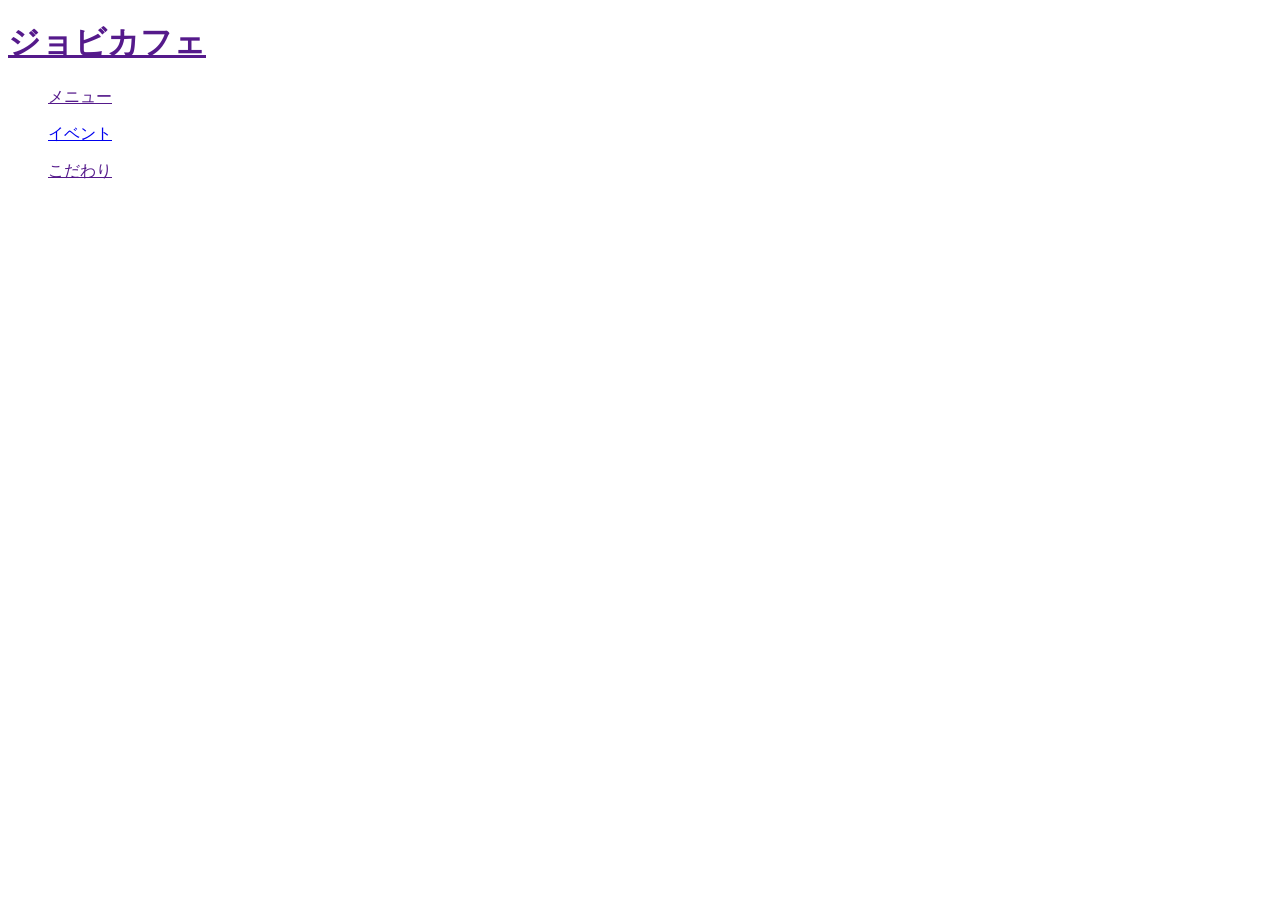
==== index.html @ 559b0371 "index.html ナビゲーションバーにankerを追加しました" ====
<!DOCTYPE html>
<html lang="ja">
<head>
    <meta charset="UTF-8">
    <meta name="viewport" content="width=device-width, initial-scale=1.0">
    <title>Document</title>
</head>
<body>
    <main>

        <header>
            <h1><a href="">ジョビカフェ</a></h1>
            <ul><a href="">メニュー</a></ul>
            <ul><a href="event.html">イベント</a></ul>
            <ul><a href="">こだわり</a></ul>
        </header>

        <div class="topic-bond">
            <div id="top-image">
                <img src="" alt="">
            </div>
            <div id="plane-cafe-info">
                <h2></h2>
            </div>
        </div>

        <div class="topic-bond">
            <div id="concept-image">
                <img src="" alt="">
            </div>
            <div id="concept-info">
                <p></p>
            </div>
        </div>

        <div class="topic-bond">
            <div class="img">
                <img src="" alt="">
            </div>
            <div class="text">
                <p></p>
            </div>
        </div>

        <div class="topic-bond">
            <div class="img">
                <img src="" alt="">
            </div>
            <div class="text">
                <p></p>
            </div>
        </div>

        <div class="topic-bond">
            <div class="img">
                <img src="" alt="">
            </div>
            <div class="text">
                <p></p>
            </div>

        </div>






        <div class="topic-bond">
            <div id="shop-map">
                
            </div>
            <div id="shop-access">
                <p></p>
                <p></p>
                <p></p>
                <p></p>
            </div>

        </div>



    </main>
</body>
</html>
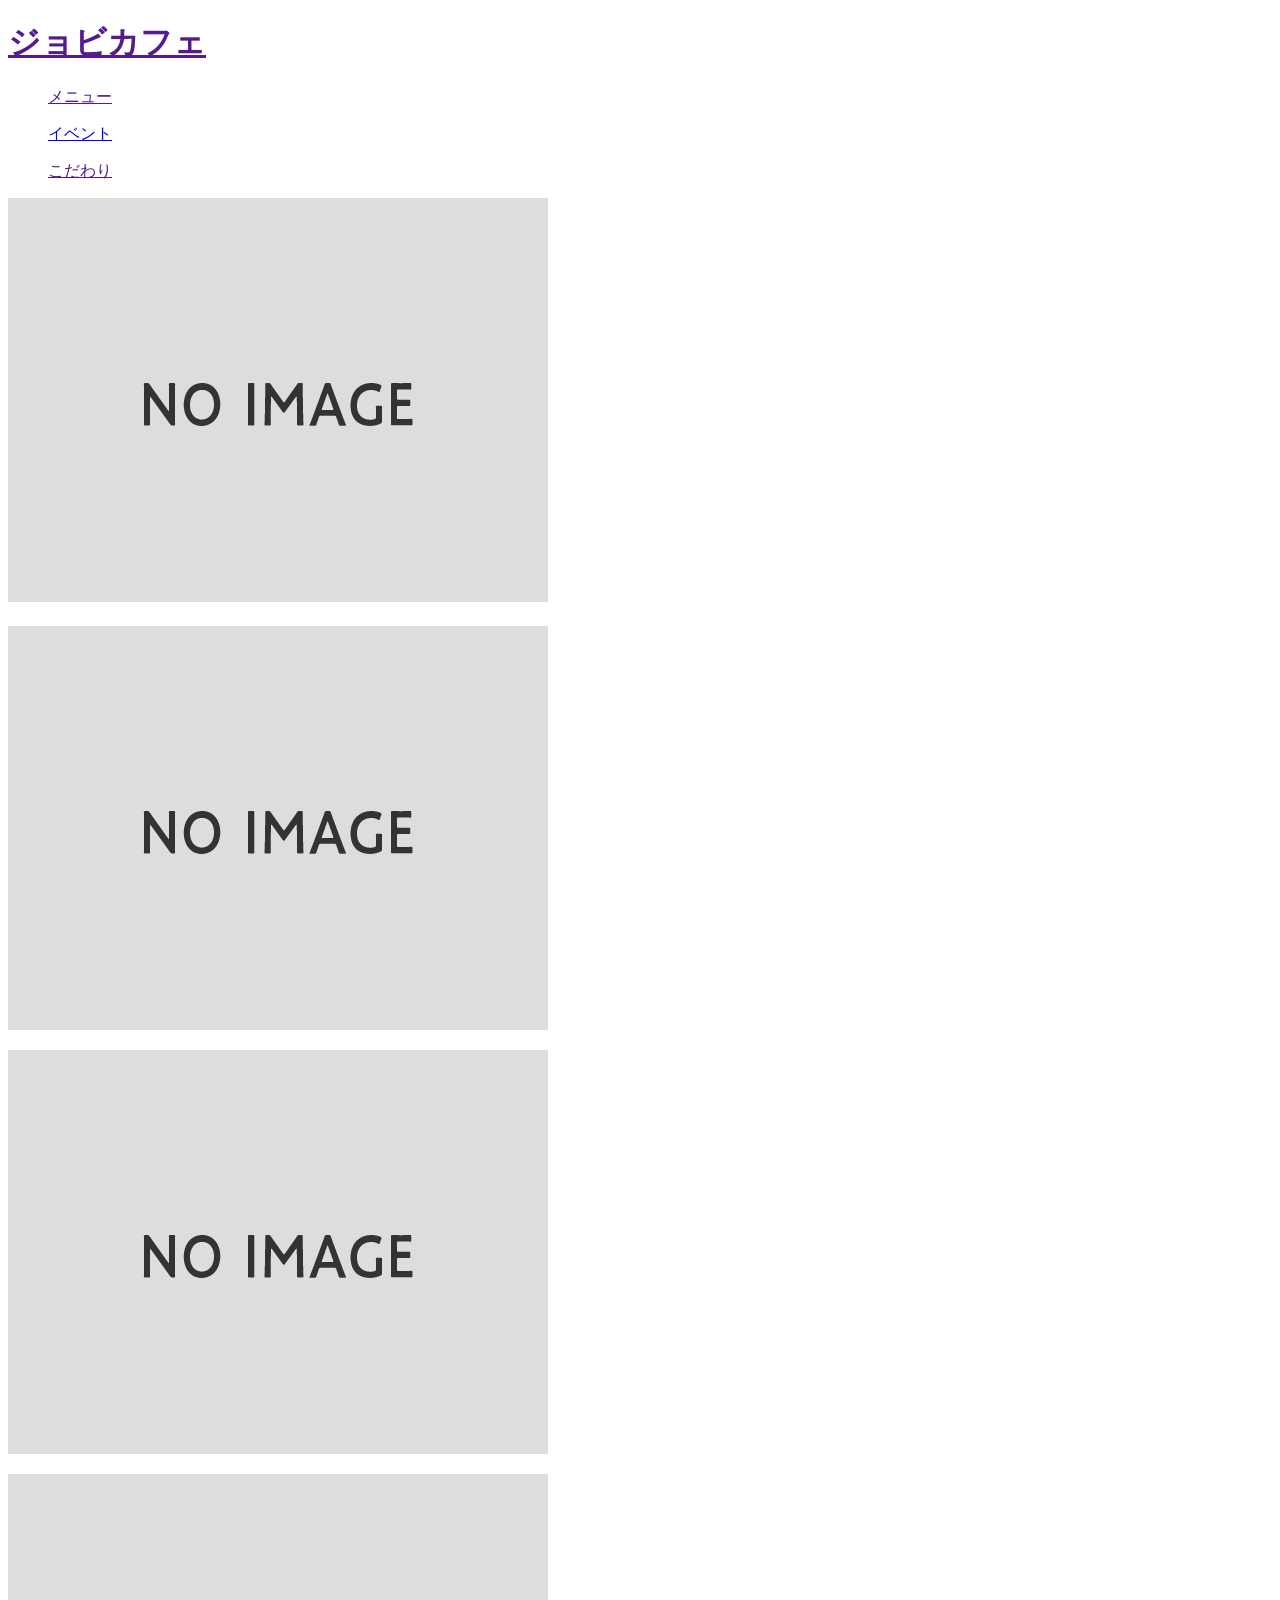
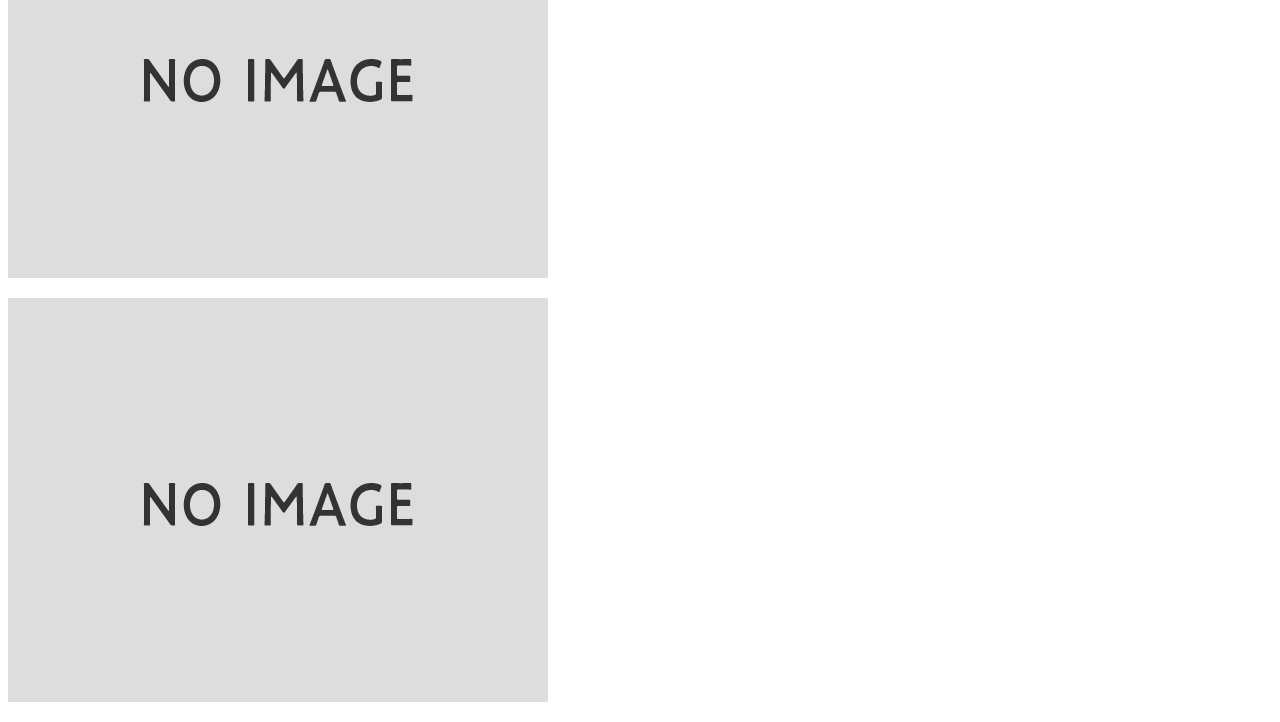
==== commit f51c0c9e: "画像を追加とindex.htmlに画像を加えました" ====
--- a/index.html
+++ b/index.html
@@ -17,7 +17,7 @@
 
         <div class="topic-bond">
             <div id="top-image">
-                <img src="" alt="">
+                <img src="noImage.jpg" alt="top-image">
             </div>
             <div id="plane-cafe-info">
                 <h2></h2>
@@ -26,7 +26,7 @@
 
         <div class="topic-bond">
             <div id="concept-image">
-                <img src="" alt="">
+                <img src="noImage.jpg" alt="concept">
             </div>
             <div id="concept-info">
                 <p></p>
@@ -35,7 +35,7 @@
 
         <div class="topic-bond">
             <div class="img">
-                <img src="" alt="">
+                <img src="noImage.jpg" alt="concept">
             </div>
             <div class="text">
                 <p></p>
@@ -44,7 +44,7 @@
 
         <div class="topic-bond">
             <div class="img">
-                <img src="" alt="">
+                <img src="noImage.jpg" alt="concept">
             </div>
             <div class="text">
                 <p></p>
@@ -53,7 +53,7 @@
 
         <div class="topic-bond">
             <div class="img">
-                <img src="" alt="">
+                <img src="noImage.jpg" alt="topic">
             </div>
             <div class="text">
                 <p></p>
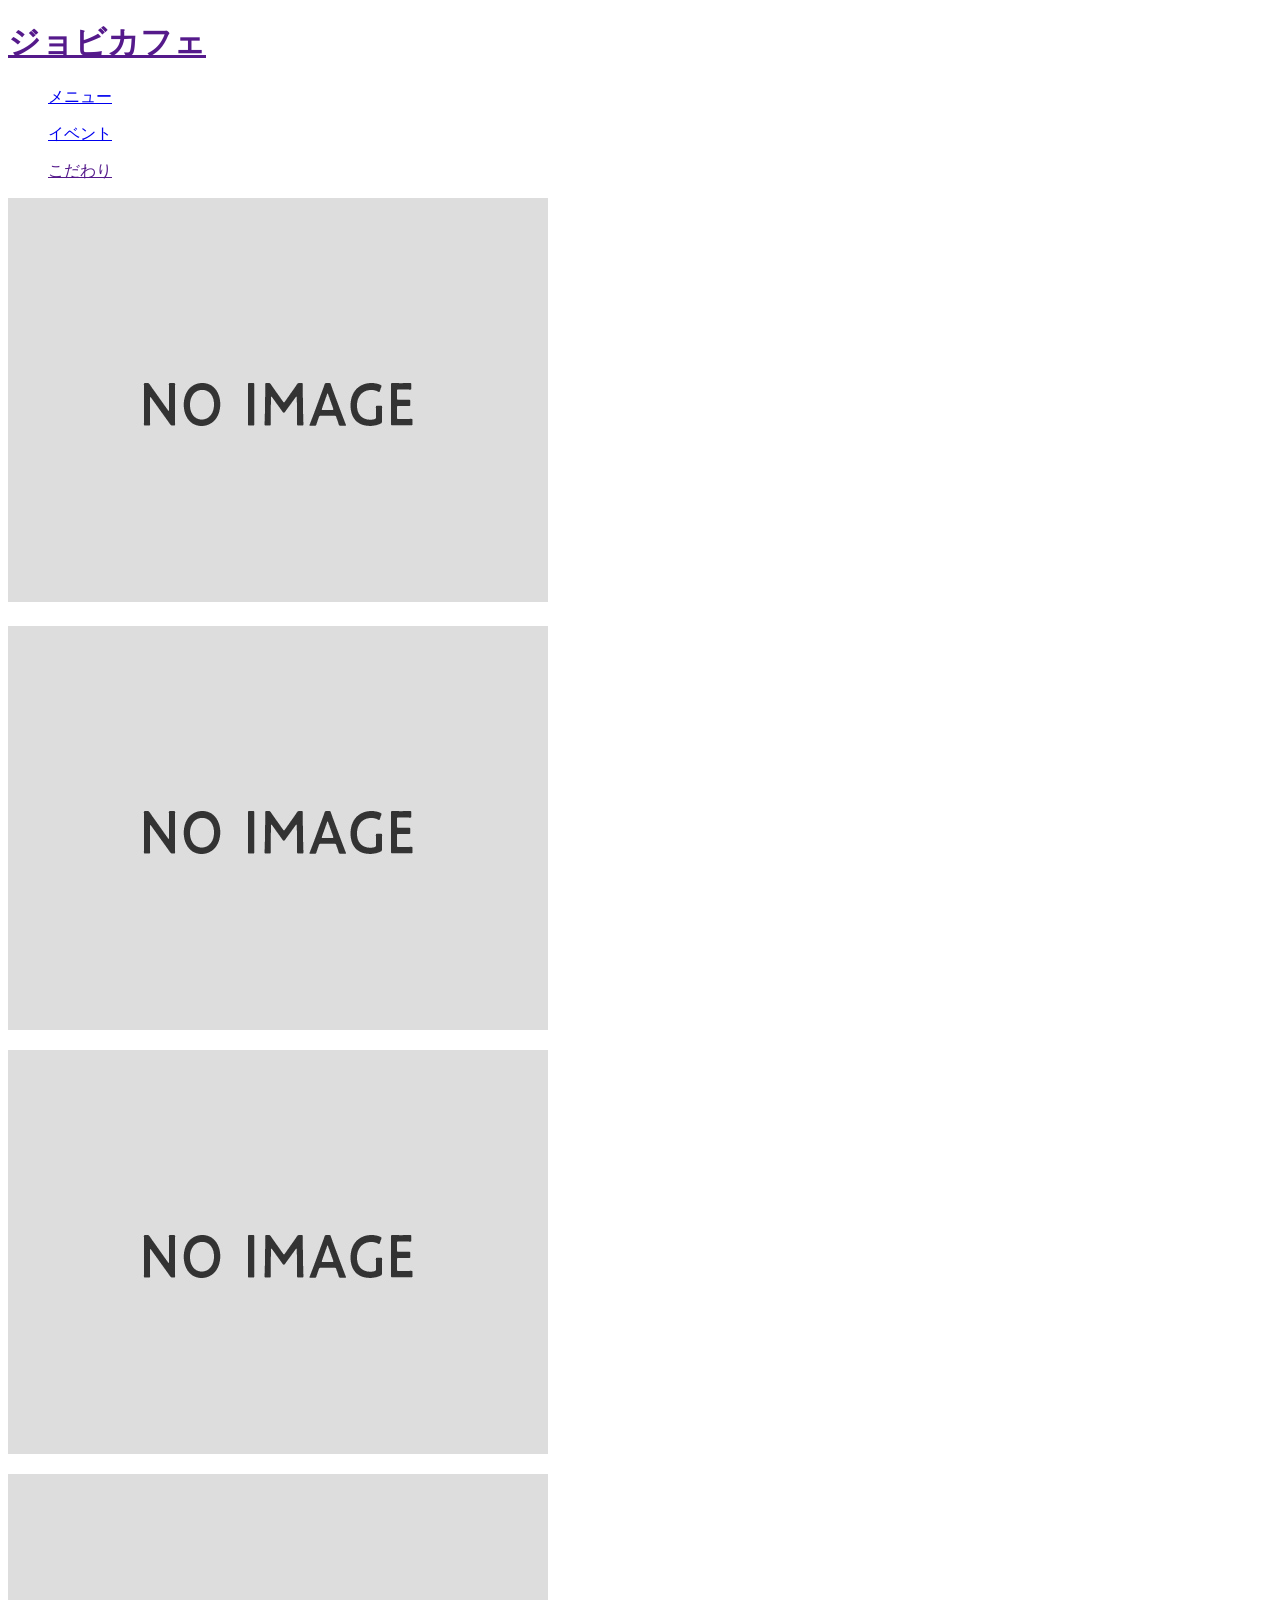
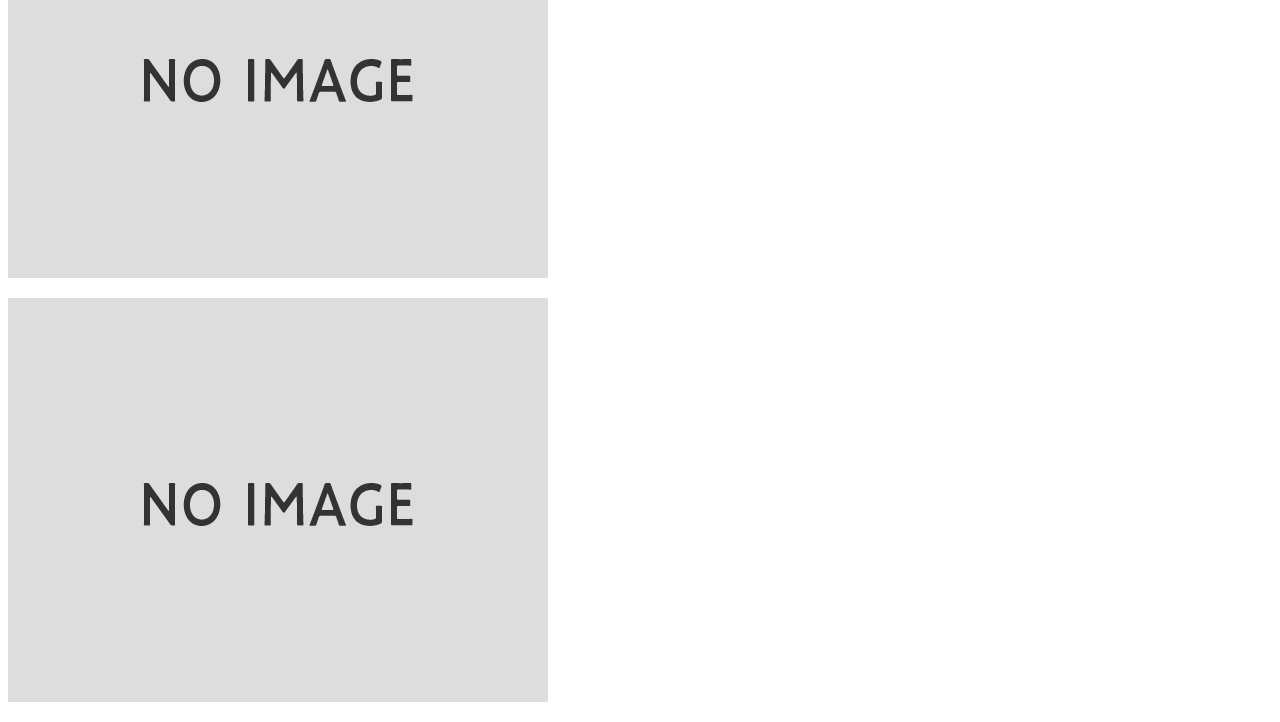
==== commit 70ec8c91: "index.htmlにmenu.htmlのリンクを埋め込み" ====
--- a/index.html
+++ b/index.html
@@ -10,7 +10,7 @@
 
         <header>
             <h1><a href="">ジョビカフェ</a></h1>
-            <ul><a href="">メニュー</a></ul>
+            <ul><a href="menu.html">メニュー</a></ul>
             <ul><a href="event.html">イベント</a></ul>
             <ul><a href="">こだわり</a></ul>
         </header>
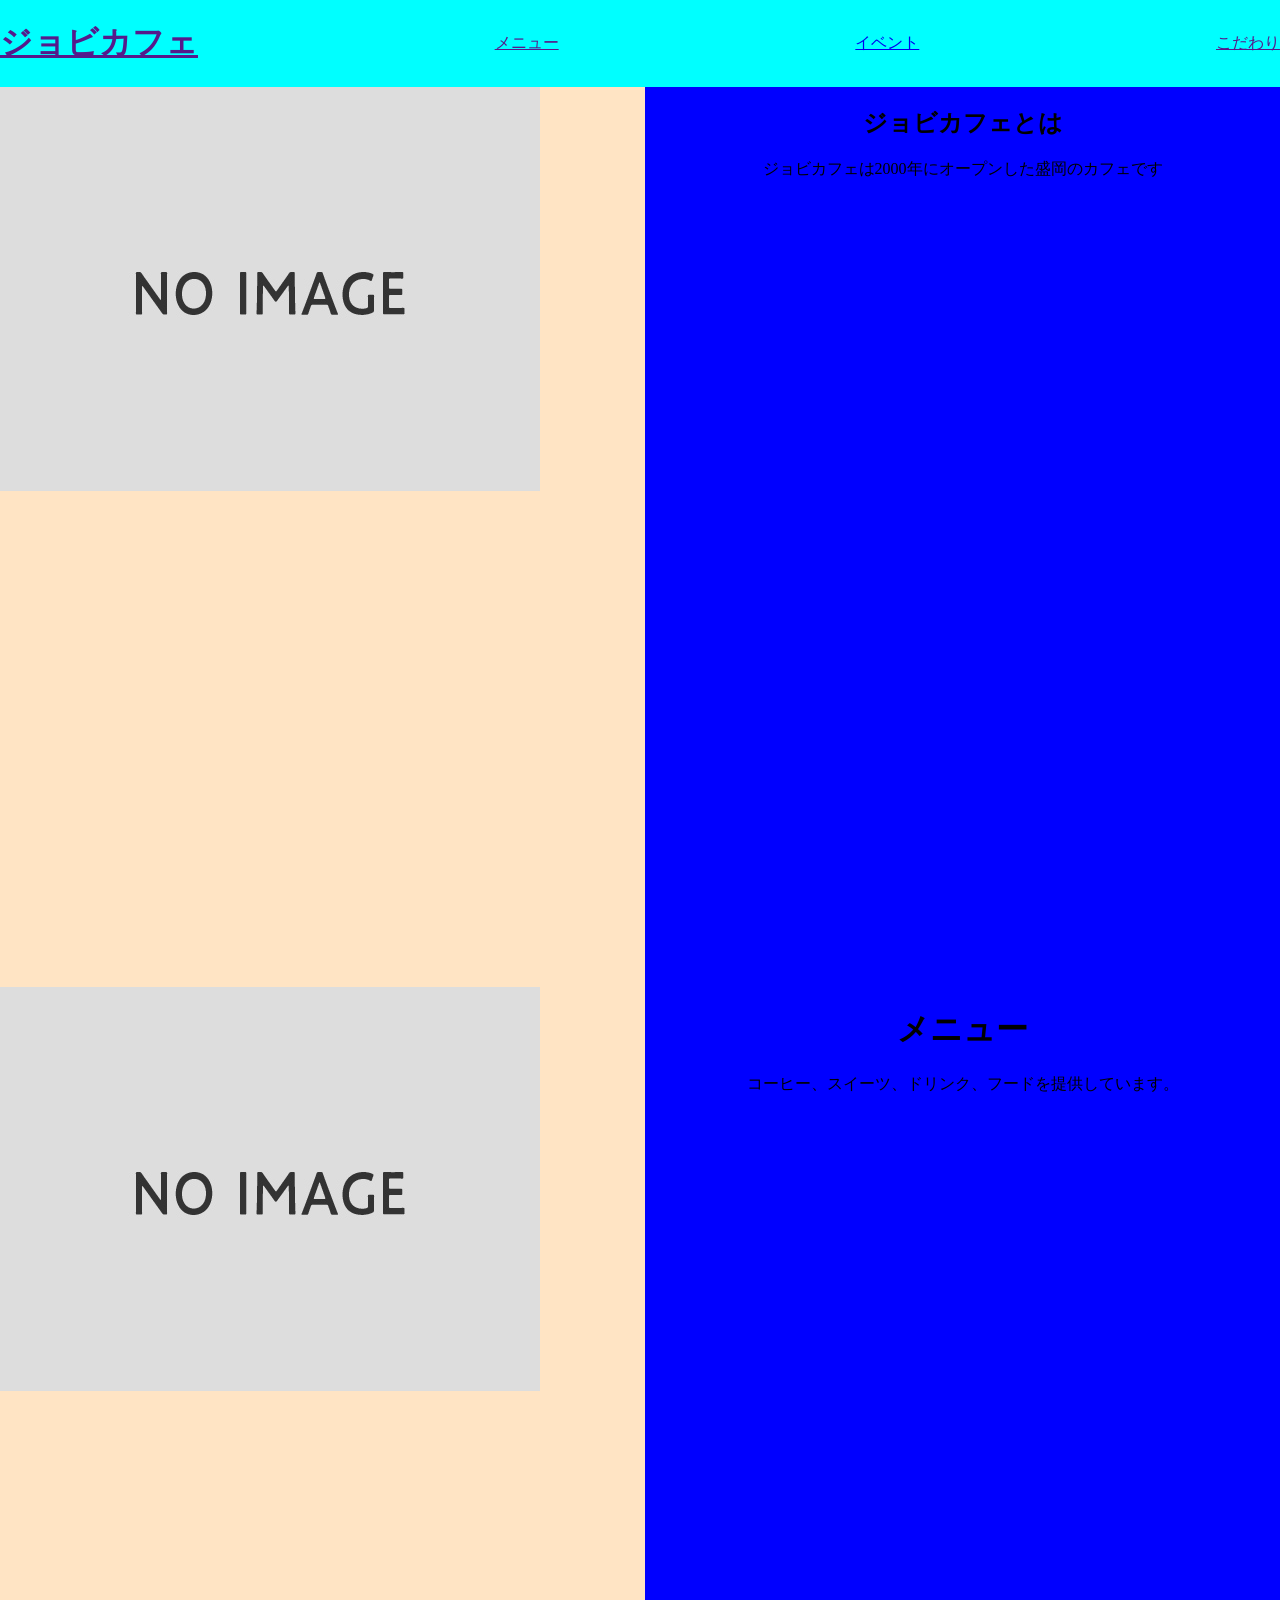
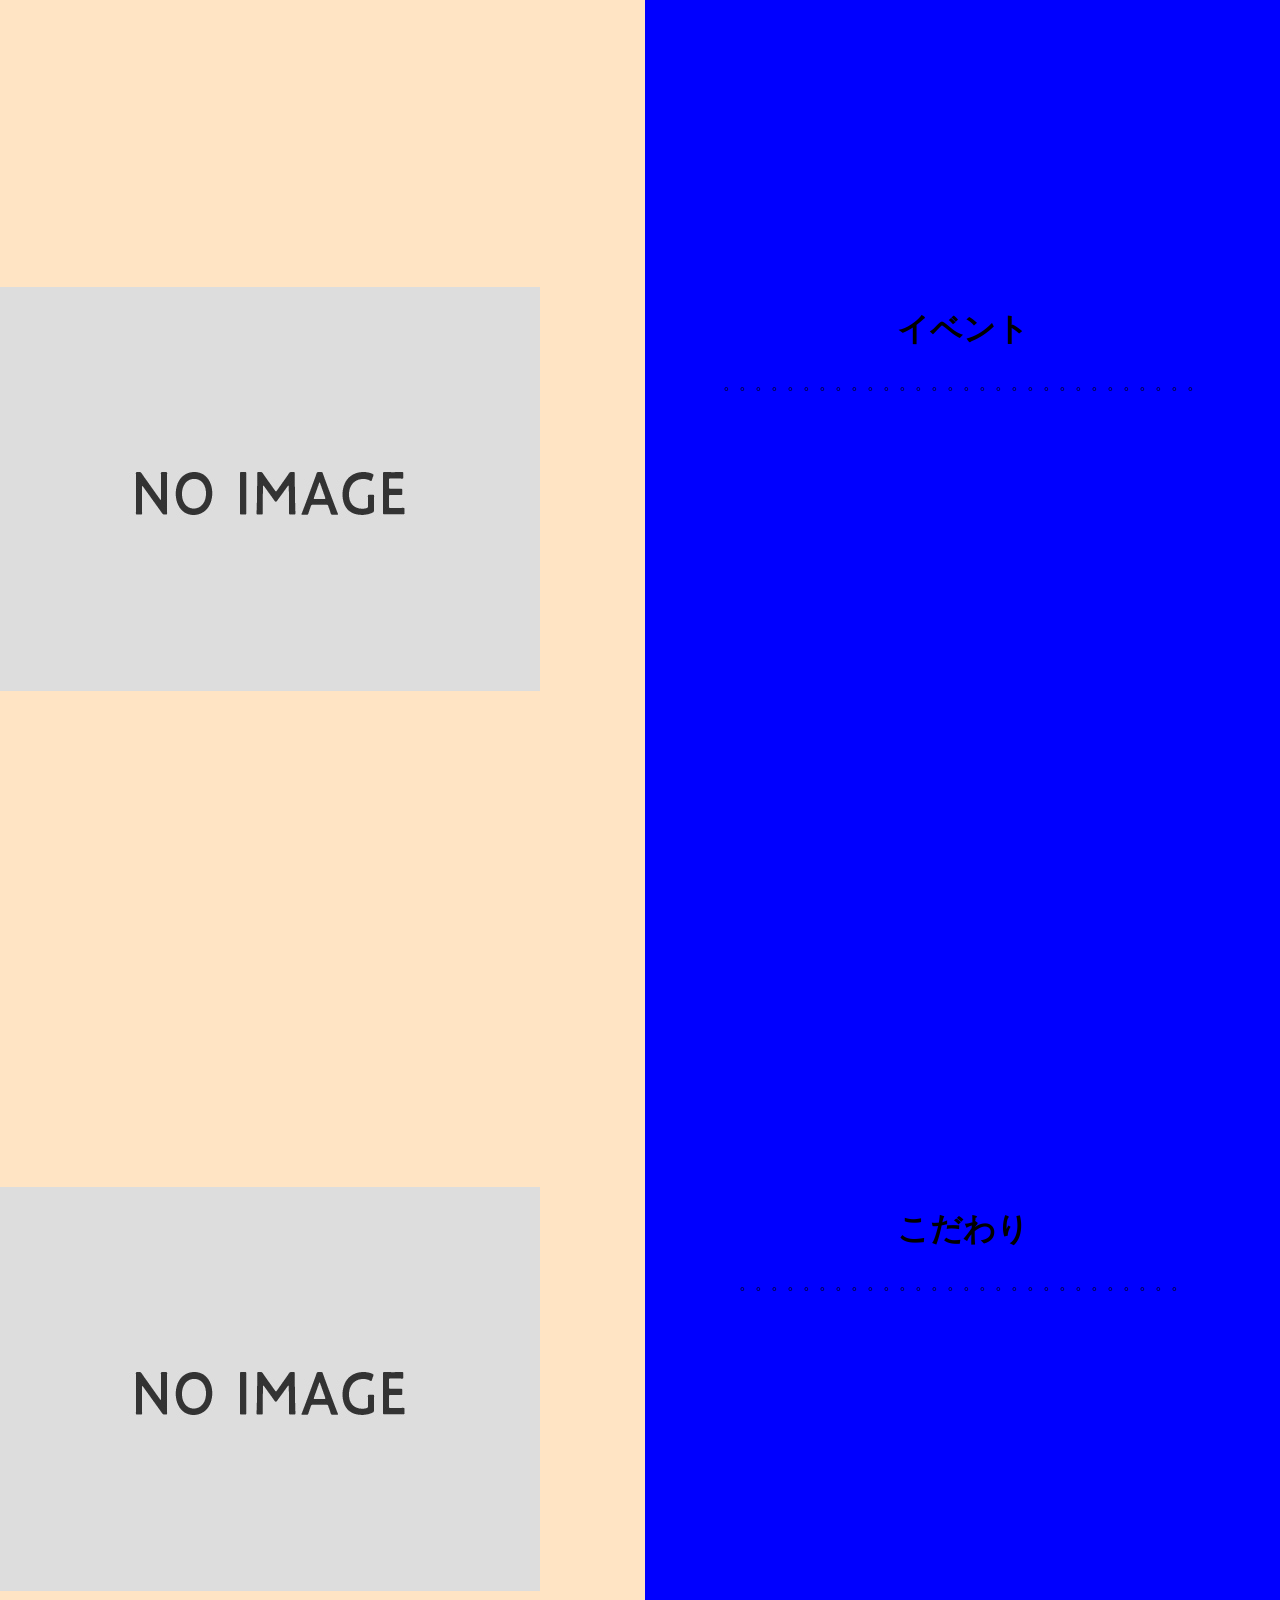
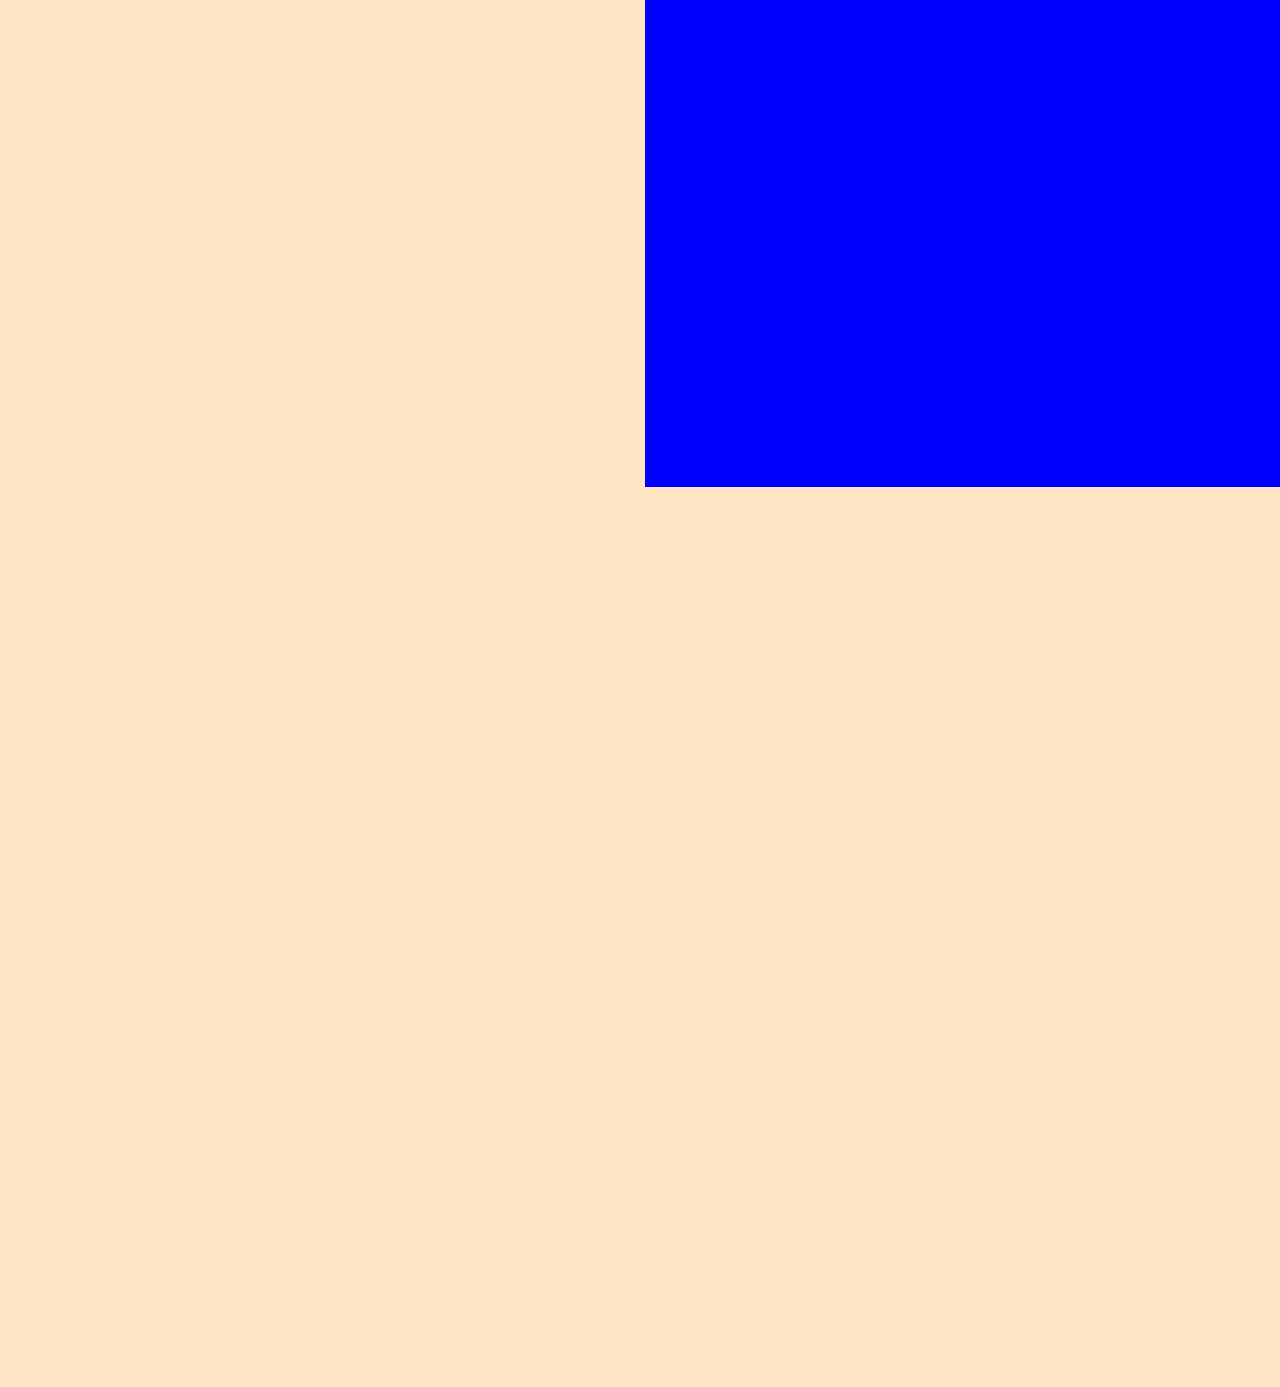
==== commit 4c8bad75: "indexのそれぞれのオプションに文章追加とフォントとtop-style.cssをheadタグに書き込んだ。 top-style.cssを作成した。まだ、background-colorで画面構成を可" ====
--- a/index.html
+++ b/index.html
@@ -3,33 +3,30 @@
 <head>
     <meta charset="UTF-8">
     <meta name="viewport" content="width=device-width, initial-scale=1.0">
-    <title>Document</title>
+    <meta name="description" content="ジョビカフェホームページ、ジョビカフェのイベントやこだわり、メニューについて知ることができます。">
+    <title>ジョビカフェ</title>
+    <link rel="preconnect" href="https://fonts.googleapis.com">
+    <link rel="preconnect" href="https://fonts.gstatic.com" crossorigin>
+    <link href="https://fonts.googleapis.com/css2?family=Playfair+Display:wght@400;500;600;700&display=swap" rel="stylesheet">
+    <link rel="stylesheet" href="top-style.css">
 </head>
 <body>
     <main>
 
         <header>
             <h1><a href="">ジョビカフェ</a></h1>
-            <ul><a href="menu.html">メニュー</a></ul>
+            <ul><a href="">メニュー</a></ul>
             <ul><a href="event.html">イベント</a></ul>
             <ul><a href="">こだわり</a></ul>
         </header>
 
         <div class="topic-bond">
-            <div id="top-image">
+            <div class="img">
                 <img src="noImage.jpg" alt="top-image">
             </div>
-            <div id="plane-cafe-info">
-                <h2></h2>
-            </div>
-        </div>
-
-        <div class="topic-bond">
-            <div id="concept-image">
-                <img src="noImage.jpg" alt="concept">
-            </div>
-            <div id="concept-info">
-                <p></p>
+            <div class="text">
+                <h2>ジョビカフェとは</h2>
+                <p>ジョビカフェは2000年にオープンした盛岡のカフェです</p>
             </div>
         </div>
 
@@ -38,7 +35,8 @@
                 <img src="noImage.jpg" alt="concept">
             </div>
             <div class="text">
-                <p></p>
+                <h1>メニュー</h1>
+                <p>コーヒー、スイーツ、ドリンク、フードを提供しています。</p>
             </div>
         </div>
 
@@ -47,7 +45,8 @@
                 <img src="noImage.jpg" alt="concept">
             </div>
             <div class="text">
-                <p></p>
+                <h1>イベント</h1>
+                <p>。。。。。。。。。。。。。。。。。。。。。。。。。。。。。。</p>
             </div>
         </div>
 
@@ -56,15 +55,11 @@
                 <img src="noImage.jpg" alt="topic">
             </div>
             <div class="text">
-                <p></p>
+                <h1>こだわり</h1>
+                <p>。。。。。。。。。。。。。。。。。。。。。。。。。。。。</p>
             </div>
 
         </div>
-
-
-
-
-
 
         <div class="topic-bond">
             <div id="shop-map">
@@ -76,10 +71,7 @@
                 <p></p>
                 <p></p>
             </div>
-
         </div>
-
-
 
     </main>
 </body>
--- a/top-style.css
+++ b/top-style.css
@@ -0,0 +1,48 @@
+header{
+    display: flex;
+    flex-direction: row;
+    gap: 10px;
+    background-color: aqua;
+    justify-content: space-between;
+    align-items: center;
+
+}
+header .ul{
+    display: flex;
+    gap: 20px;
+    margin: 0;
+    padding: 0;
+}
+.topic-bond{
+    background-color: bisque;
+    display: flex;
+    flex-direction: row;
+    gap: 10px;
+    
+    align-items: center;
+    height: 100vh;
+    width: 100%;
+
+}
+.text,.img{
+    flex: 1;
+    min-height: 0;
+}
+main{
+    gap: 15px;
+}
+body{
+    margin: 0;
+}
+.text{
+    background-color: blue;
+    text-align: center;
+    height: 100%;
+    width: 100%;
+    justify-content: center;
+    align-items: center;
+}
+.img{
+    height: 100%;
+    width: 100%;
+}
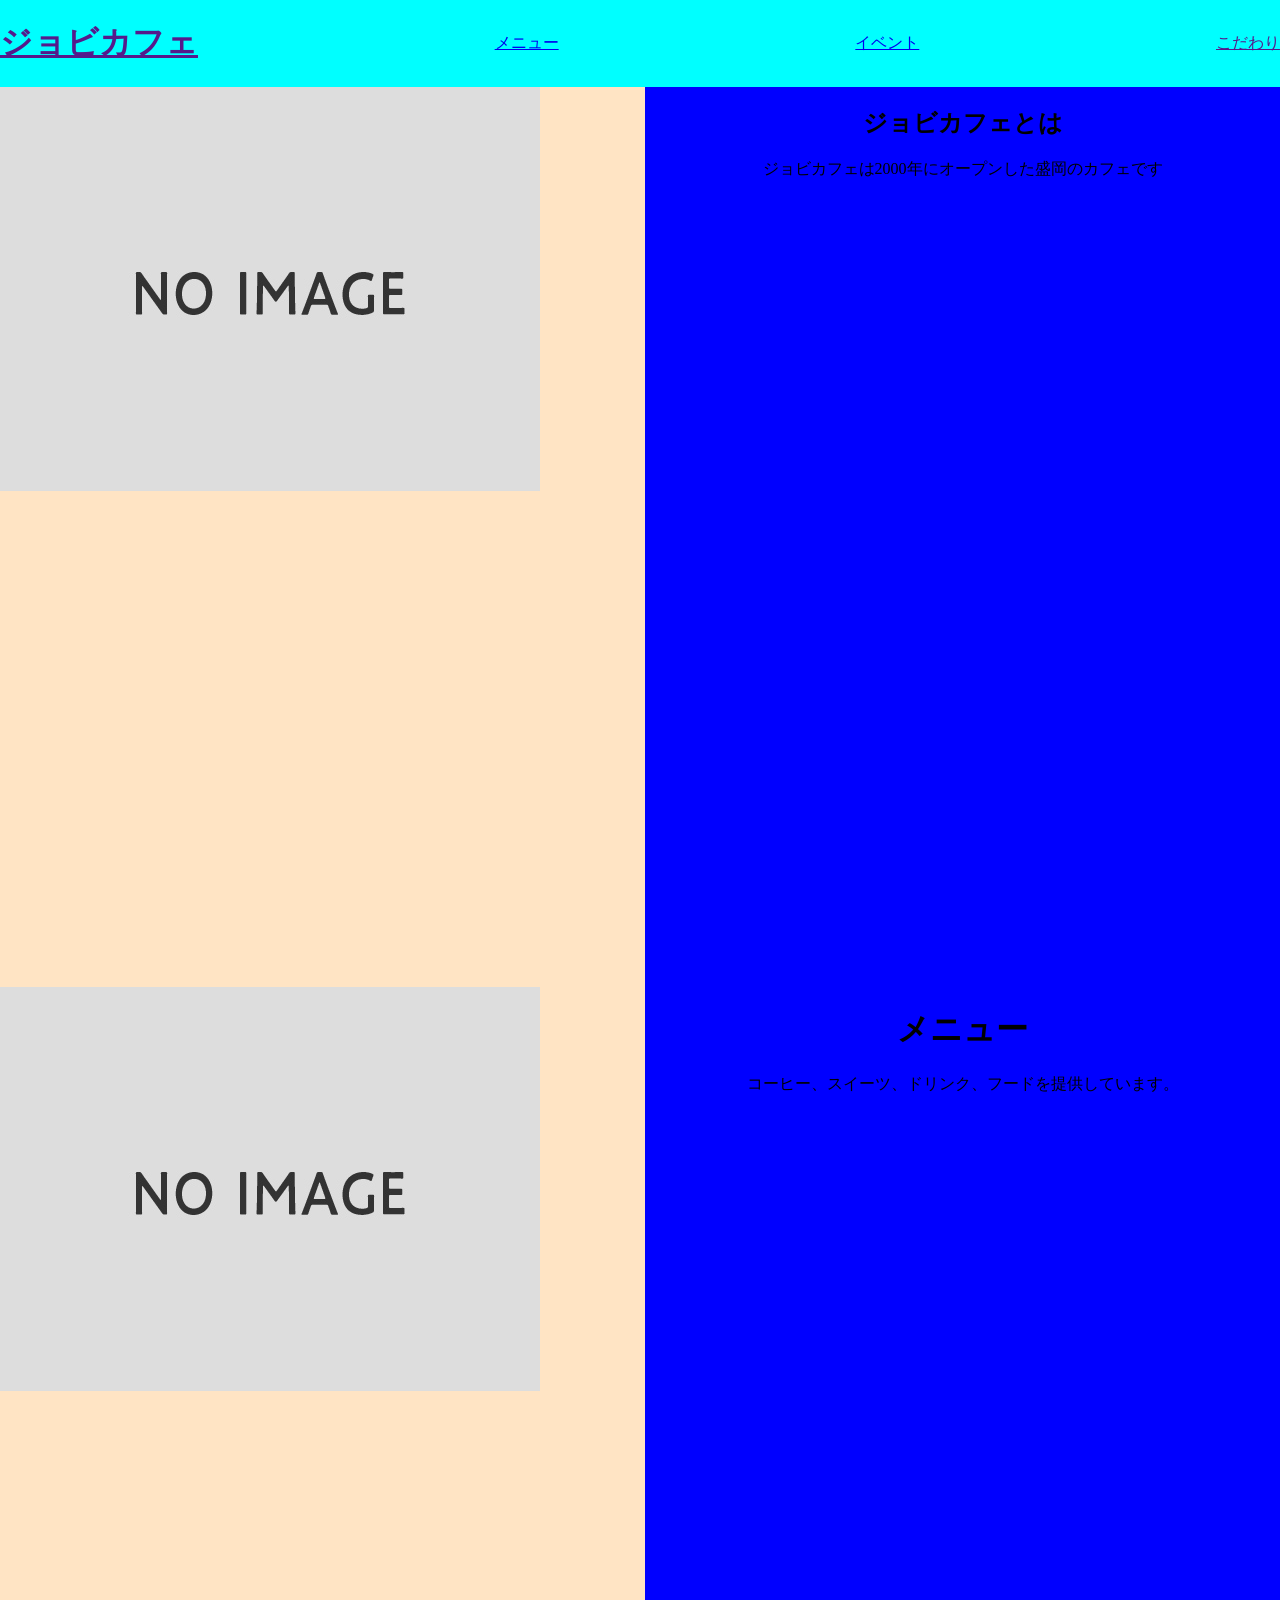
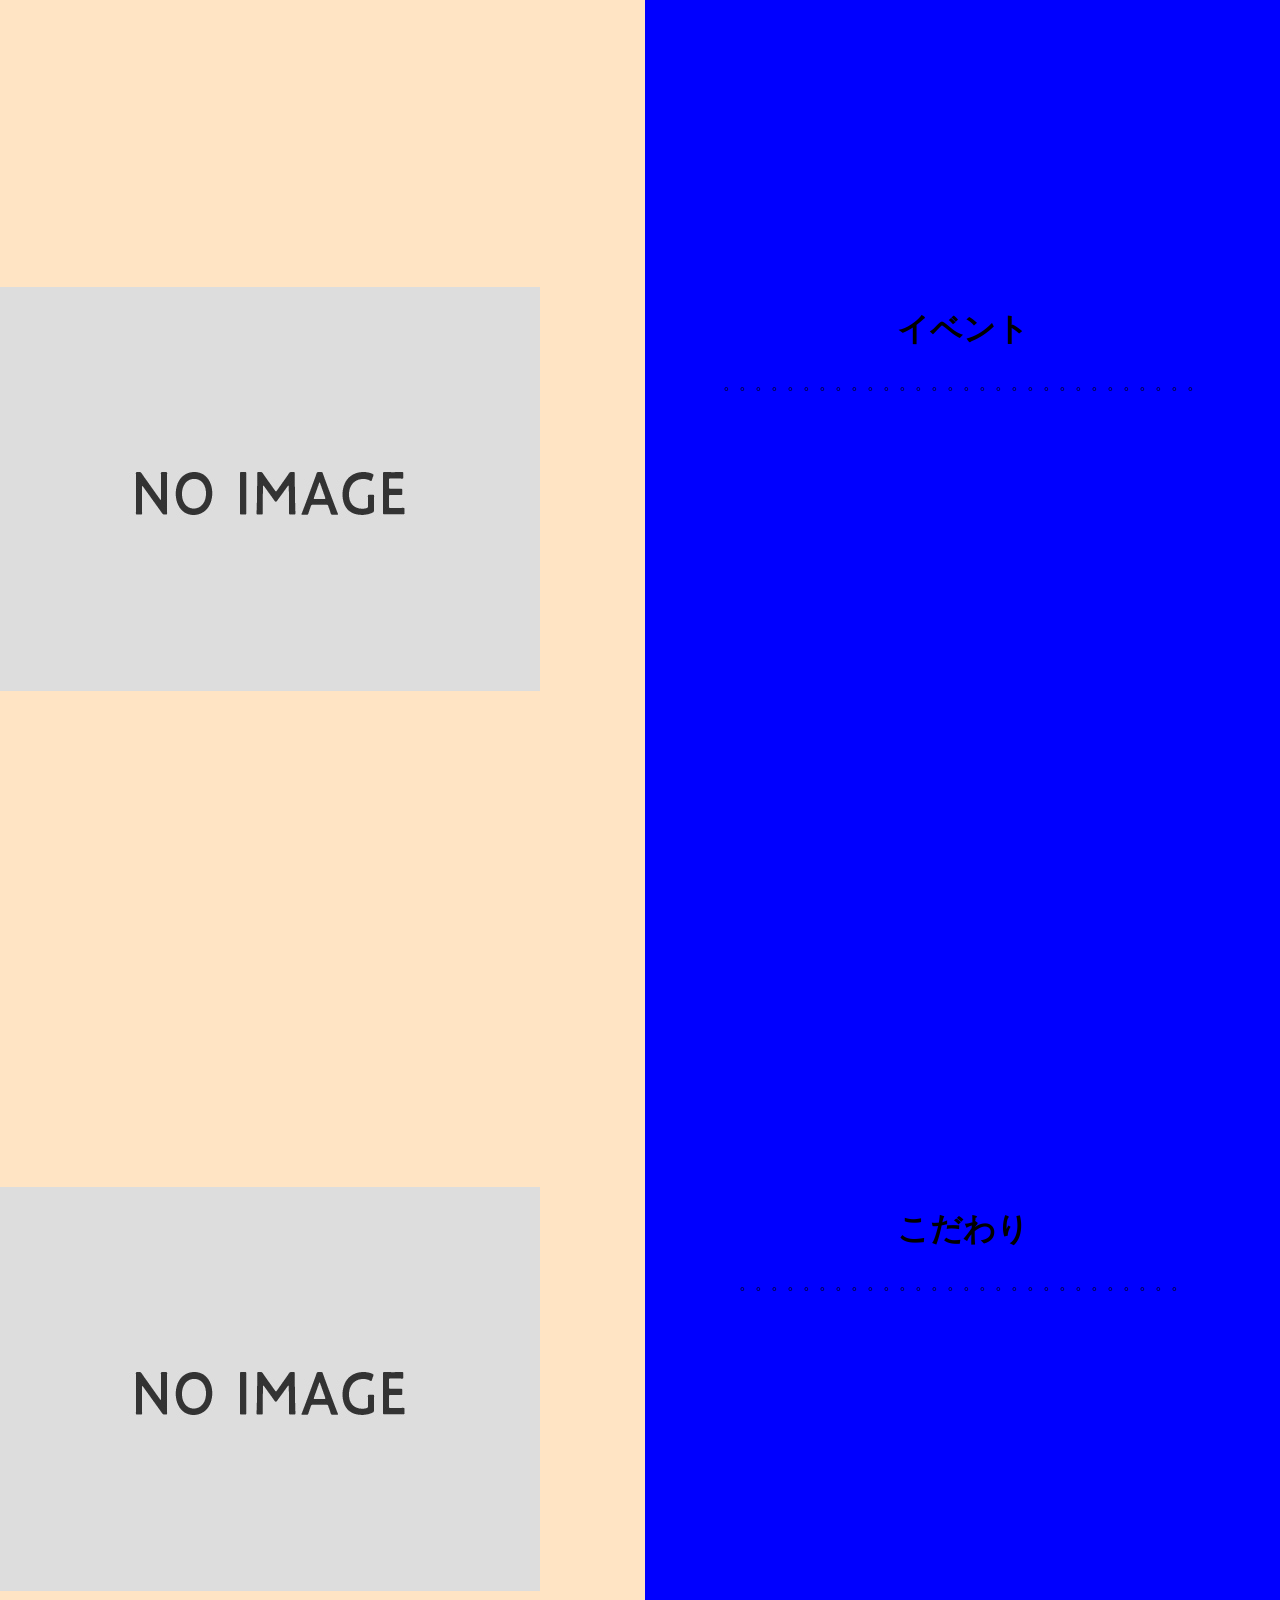
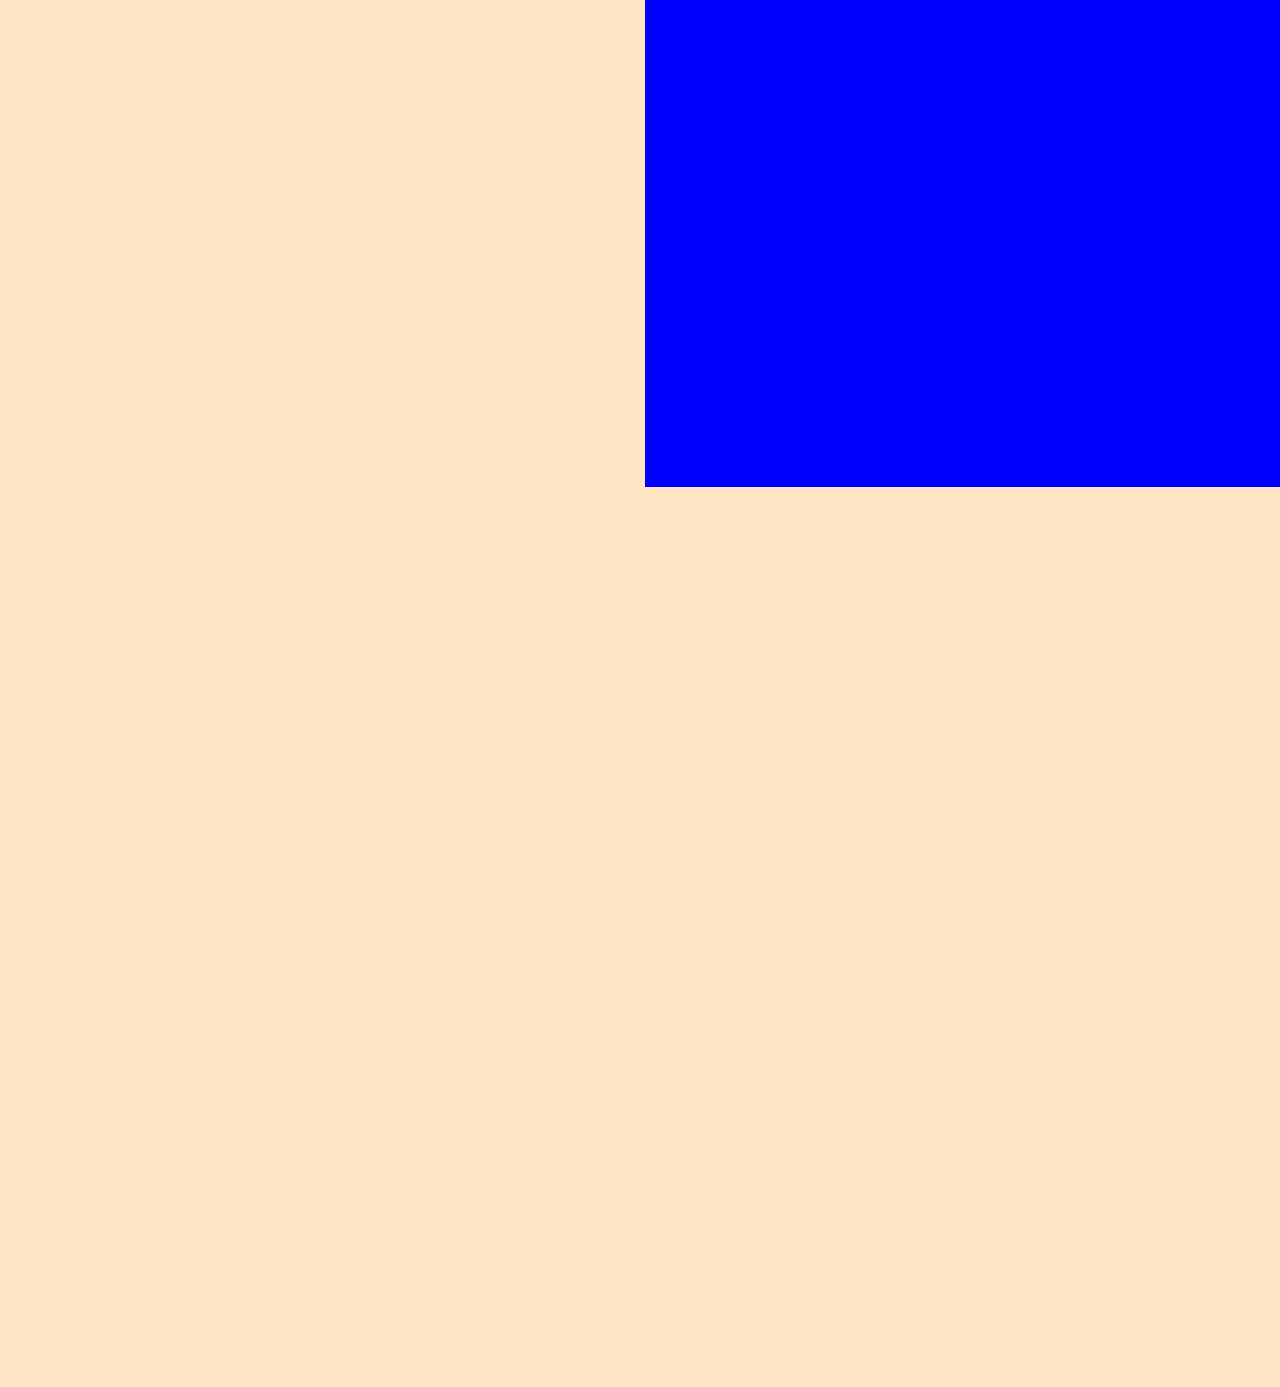
==== commit 707f4671: "Merge 4c8bad75854aedf0c56af180f27fba88177a9e50 into d779f7c2cbda2dbed08c9d654fd18e99d9fde41e" ====
--- a/index.html
+++ b/index.html
@@ -15,7 +15,7 @@
 
         <header>
             <h1><a href="">ジョビカフェ</a></h1>
-            <ul><a href="">メニュー</a></ul>
+            <ul><a href="menu.html">メニュー</a></ul>
             <ul><a href="event.html">イベント</a></ul>
             <ul><a href="">こだわり</a></ul>
         </header>
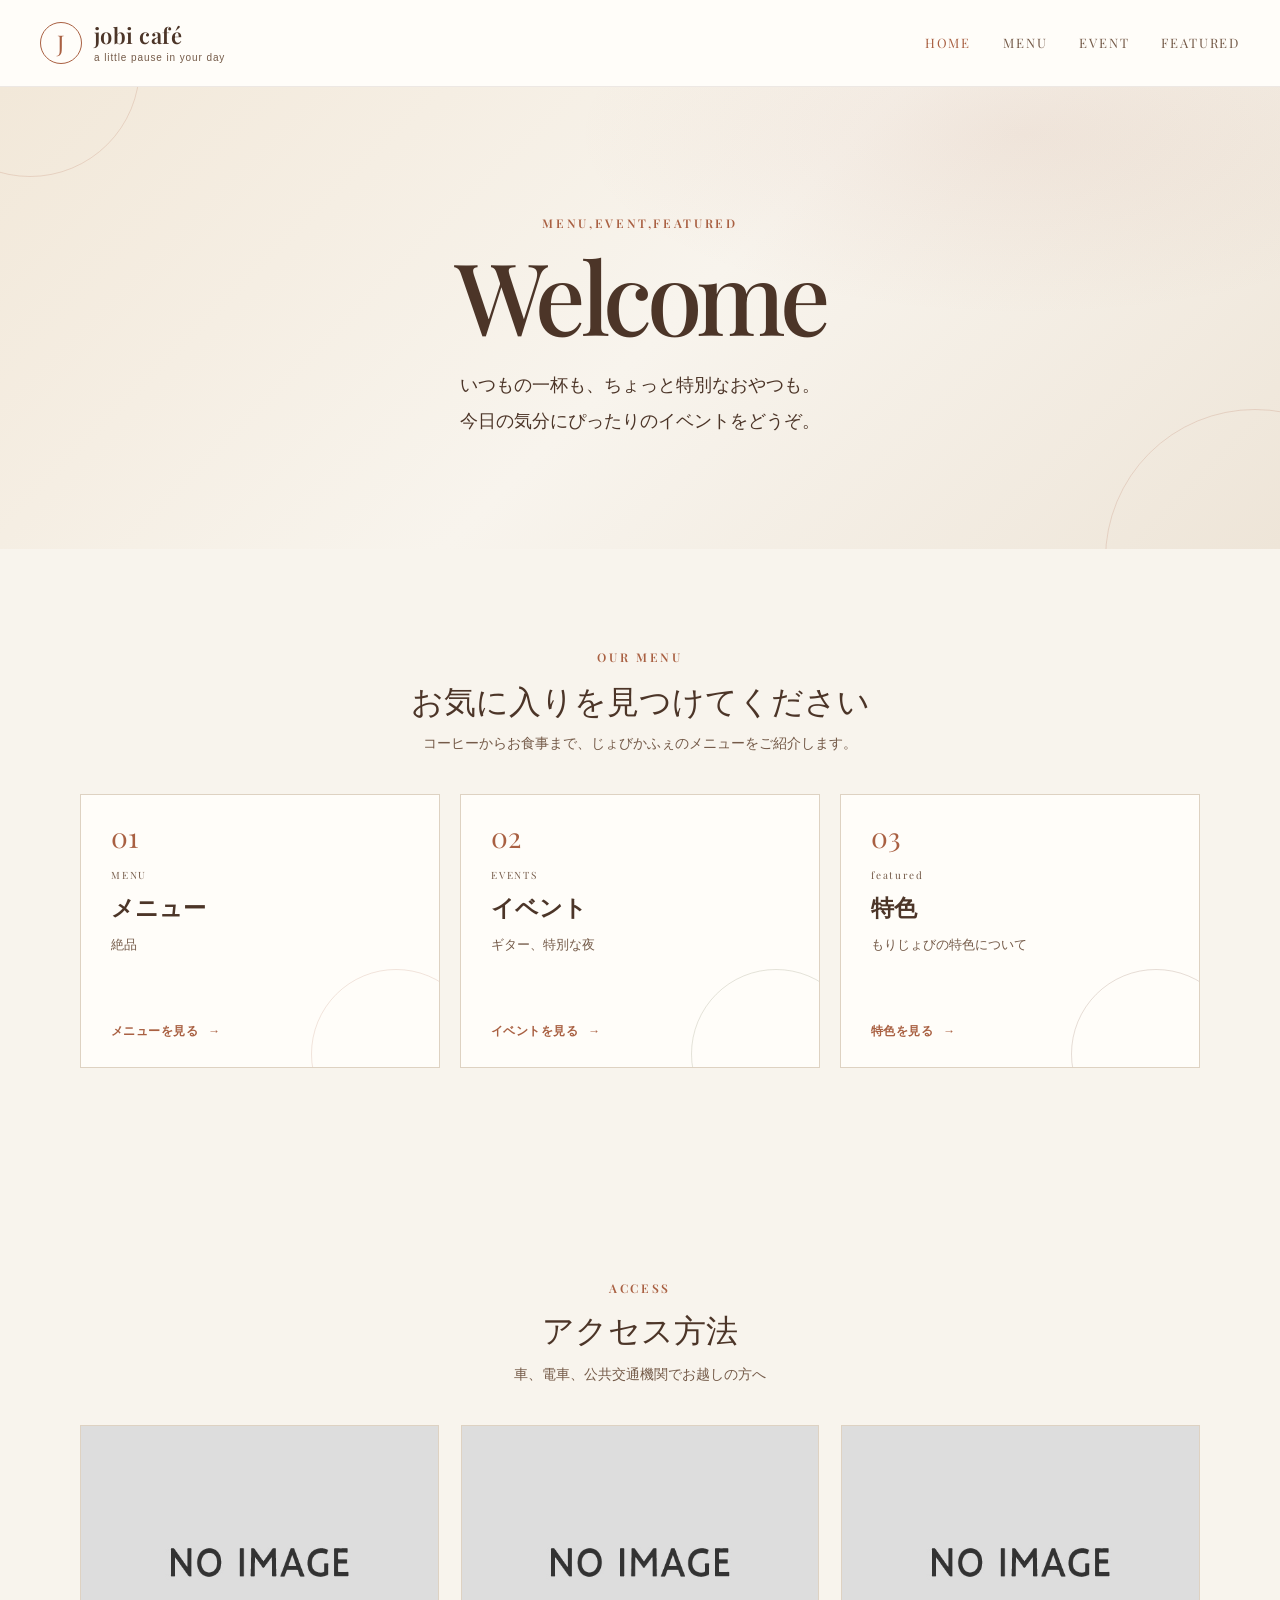
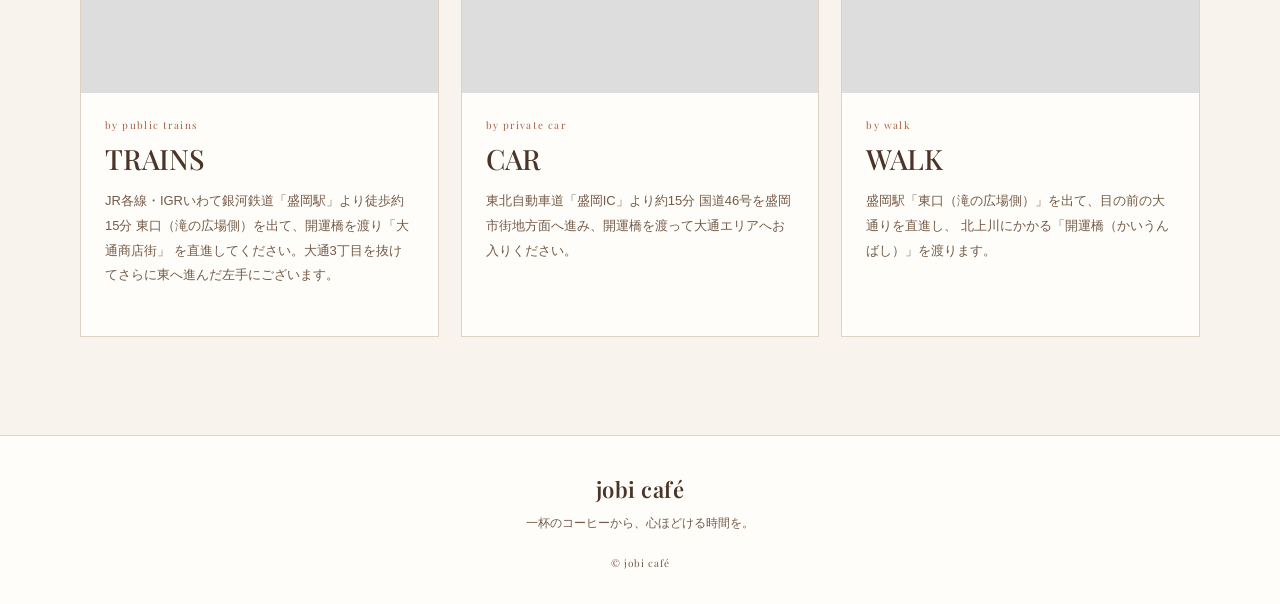
==== commit 7323bd24: "トップページを作りました。構成要素はほかのhtmlのものを利用しました" ====
--- a/index.html
+++ b/index.html
@@ -3,76 +3,154 @@
 <head>
     <meta charset="UTF-8">
     <meta name="viewport" content="width=device-width, initial-scale=1.0">
-    <meta name="description" content="ジョビカフェホームページ、ジョビカフェのイベントやこだわり、メニューについて知ることができます。">
-    <title>ジョビカフェ</title>
+    <title>じょびかふぇトップページ</title>
     <link rel="preconnect" href="https://fonts.googleapis.com">
     <link rel="preconnect" href="https://fonts.gstatic.com" crossorigin>
-    <link href="https://fonts.googleapis.com/css2?family=Playfair+Display:wght@400;500;600;700&display=swap" rel="stylesheet">
-    <link rel="stylesheet" href="top-style.css">
+    <link href="https://fonts.googleapis.com/css2?family=Playfair+Display:ital,wght@0,400..900;1,400..900&display=swap" rel="stylesheet">
+    <link rel="stylesheet" href="index.html">
+    <link rel="stylesheet" href="style.css">
+    <link rel="stylesheet" href="menu-style.css">
+    <link rel="stylesheet" href="event.css">
 </head>
 <body>
+    <header class="site-header">
+        <div class="site-header__inner">
+            <a class="brand" href="index.html" aria-label="jobi café ホーム">
+                <span class="brand__mark" aria-hidden="true">J</span>
+                <span class="brand__text">
+                    <span class="brand__name">jobi café</span>
+                    <span class="brand__tagline">a little pause in your day</span>
+                </span>
+            </a>
+            <nav class="site-nav" aria-label="メインナビゲーション">
+                <a class="site-nav__link is-current" href="index.html">HOME</a>
+                <a class="site-nav__link" href="menu.html" aria-current="page">MENU</a>
+                <a class="site-nav__link" href="event.html" aria-current="page">EVENT</a>
+                <a class="site-nav__link" href="featured.html" aria-current="page">FEATURED</a>
+            </nav>
+        </div>
+    </header>
+
     <main>
+        <section class="menu-hero" aria-labelledby="menu-title">
+            <div class="menu-hero__inner">
+                <p class="eyebrow">MENU,EVENT,FEATURED </p>
+                <h1 class="menu-hero__title" id="menu-title">Welcome</h1>
+                <p class="menu-hero__lead">いつもの一杯も、ちょっと特別なおやつも。<br>今日の気分にぴったりのイベントをどうぞ。</p>
+            </div>
+        </section>
 
-        <header>
-            <h1><a href="">ジョビカフェ</a></h1>
-            <ul><a href="menu.html">メニュー</a></ul>
-            <ul><a href="event.html">イベント</a></ul>
-            <ul><a href="">こだわり</a></ul>
-        </header>
-
-        <div class="topic-bond">
-            <div class="img">
-                <img src="noImage.jpg" alt="top-image">
-            </div>
-            <div class="text">
-                <h2>ジョビカフェとは</h2>
-                <p>ジョビカフェは2000年にオープンした盛岡のカフェです</p>
-            </div>
-        </div>
-
-        <div class="topic-bond">
-            <div class="img">
-                <img src="noImage.jpg" alt="concept">
-            </div>
-            <div class="text">
-                <h1>メニュー</h1>
-                <p>コーヒー、スイーツ、ドリンク、フードを提供しています。</p>
-            </div>
-        </div>
-
-        <div class="topic-bond">
-            <div class="img">
-                <img src="noImage.jpg" alt="concept">
-            </div>
-            <div class="text">
-                <h1>イベント</h1>
-                <p>。。。。。。。。。。。。。。。。。。。。。。。。。。。。。。</p>
-            </div>
-        </div>
-
-        <div class="topic-bond">
-            <div class="img">
-                <img src="noImage.jpg" alt="topic">
-            </div>
-            <div class="text">
-                <h1>こだわり</h1>
-                <p>。。。。。。。。。。。。。。。。。。。。。。。。。。。。</p>
+        <section class="menu-categories content-width" aria-labelledby="categories-title">
+            <div class="section-heading">
+                <p class="eyebrow">OUR MENU</p>
+                <h2 class="section-heading__title" id="categories-title">お気に入りを見つけてください</h2>
+                <p class="section-heading__description">コーヒーからお食事まで、じょびかふぇのメニューをご紹介します。</p>
             </div>
 
-        </div>
+            <div class="category-grid">
+                <a class="category-card category-card--drink" href="menu.html">
+                    <span class="category-card__number">01</span>
+                    <span class="category-card__eyebrow">MENU</span>
+                    <span class="category-card__title">メニュー</span>
+                    <span class="category-card__description">絶品</span>
+                    <span class="category-card__link">メニューを見る <span aria-hidden="true">→</span></span>
+                </a>
+                <a class="category-card category-card--sweets" href="event.html">
+                    <span class="category-card__number">02</span>
+                    <span class="category-card__eyebrow">EVENTS</span>
+                    <span class="category-card__title">イベント</span>
+                    <span class="category-card__description">ギター、特別な夜</span>
+                    <span class="category-card__link">イベントを見る <span aria-hidden="true">→</span></span>
+                </a>
+                <a class="category-card category-card--food" href="featured.html">
+                    <span class="category-card__number">03</span>
+                    <span class="category-card__eyebrow">featured</span>
+                    <span class="category-card__title">特色</span>
+                    <span class="category-card__description">もりじょびの特色について</span>
+                    <span class="category-card__link">特色を見る <span aria-hidden="true">→</span></span>
+                </a>
+            </div>
+        </section>
+        <section class="upcoming-events" aria-labelledby="upcoming-title">
+    <div class="upcoming-events__heading">
+        <p class="upcoming-events__eyebrow">ACCESS</p>
+        <h2 id="upcoming-title">アクセス方法</h2>
+        <p class="upcoming-events__lead">
+            車、電車、公共交通機関でお越しの方へ
+        </p>
+    </div>
 
-        <div class="topic-bond">
-            <div id="shop-map">
-                
+    <div class="event-grid">
+        <article class="event-card">
+            <img
+                class="event-card__image"
+                src="noImage.jpg"
+                alt="木のトレーに並んだ3種類のコーヒー"
+                width="1448"
+                height="1086"
+            >
+
+            <div class="event-card__body">
+                <p class="event-card__category">by public trains</p>
+                <h3 class="event-card__title">TRAINS</h3>
+                <p class="event-card__description">
+                    JR各線・IGRいわて銀河鉄道「盛岡駅」より徒歩約15分
+                    東口（滝の広場側）を出て、開運橋を渡り「大通商店街」
+                    を直進してください。大通3丁目を抜けてさらに東へ進んだ左手にございます。
+                </p>
+
+
             </div>
-            <div id="shop-access">
-                <p></p>
-                <p></p>
-                <p></p>
-                <p></p>
+        </article>
+
+        <article class="event-card">
+            <img
+                class="event-card__image"
+                src="noImage.jpg"
+                alt="クリーム色の器に盛られた栗や果物のスイーツ"
+                width="1448"
+                height="1086"
+            >
+
+            <div class="event-card__body">
+                <p class="event-card__category">by private car</p>
+                <h3 class="event-card__title">CAR</h3>
+                <p class="event-card__description">
+                    東北自動車道「盛岡IC」より約15分
+                    国道46号を盛岡市街地方面へ進み、開運橋を渡って大通エリアへお入りください。
+                </p>
+
             </div>
-        </div>
+        </article>
 
+        <article class="event-card">
+            <img
+                class="event-card__image"
+                src="noImage.jpg"
+                alt="暖かな照明のカフェでコーヒーとギターの生演奏を楽しむ風景"
+                width="1448"
+                height="1086"
+            >
+
+            <div class="event-card__body">
+                <p class="event-card__category">by walk</p>
+                <h3 class="event-card__title">WALK</h3>
+
+                <p class="event-card__description">
+                    盛岡駅「東口（滝の広場側）」を出て、目の前の大通りを直進し、
+                    北上川にかかる「開運橋（かいうんばし）」を渡ります。
+                </p>
+
+            </div>
+        </article>
+    </div>
+</section>
     </main>
+    <footer class="site-footer">
+        <a class="site-footer__brand" href="index.html">jobi café</a>
+        <p>一杯のコーヒーから、心ほどける時間を。</p>
+        <small>&copy; jobi café</small>
+    </footer>
+    
 </body>
 </html>
--- a/style.css
+++ b/style.css
@@ -0,0 +1,220 @@
+@charset "utf-8";
+
+:root {
+    color-scheme: light;
+    --color-cream: #f8f4ed;
+    --color-paper: #fffdf9;
+    --color-sand: #eee3d3;
+    --color-brown: #4c3528;
+    --color-brown-soft: #745a48;
+    --color-terracotta: #a96042;
+    --color-olive: #777858;
+    --color-line: #ded2c2;
+    --font-body: "Yu Gothic", "Hiragino Kaku Gothic ProN", Meiryo, sans-serif;
+    --font-heading: "Playfair Display", Georgia, serif;
+}
+
+*,
+*::before,
+*::after {
+    box-sizing: border-box;
+}
+
+html {
+    scroll-behavior: smooth;
+}
+
+body {
+    min-width: 320px;
+    margin: 0;
+    background: var(--color-cream);
+    color: var(--color-brown);
+    font-family: var(--font-body);
+    font-size: 16px;
+    line-height: 1.75;
+}
+
+a {
+    color: inherit;
+}
+
+a:focus-visible {
+    outline: 3px solid var(--color-terracotta);
+    outline-offset: 4px;
+}
+
+.content-width {
+    width: min(1120px, calc(100% - 48px));
+    margin-inline: auto;
+}
+
+.site-header {
+    position: relative;
+    z-index: 1;
+    border-bottom: 1px solid rgb(76 53 40 / 10%);
+    background: var(--color-paper);
+}
+
+.site-header__inner {
+    display: flex;
+    width: min(1200px, calc(100% - 48px));
+    min-height: 86px;
+    align-items: center;
+    justify-content: space-between;
+    margin-inline: auto;
+}
+
+.brand {
+    display: inline-flex;
+    align-items: center;
+    gap: 12px;
+    color: var(--color-brown);
+    text-decoration: none;
+}
+
+.brand__mark {
+    display: grid;
+    width: 42px;
+    aspect-ratio: 1;
+    place-items: center;
+    border: 1px solid var(--color-terracotta);
+    border-radius: 50%;
+    color: var(--color-terracotta);
+    font-family: var(--font-heading);
+    font-size: 23px;
+    line-height: 1;
+}
+
+.brand__text {
+    display: grid;
+    line-height: 1.2;
+}
+
+.brand__name,
+.site-footer__brand {
+    font-family: var(--font-heading);
+    font-size: 22px;
+    font-weight: 600;
+    letter-spacing: 0.02em;
+}
+
+.brand__tagline {
+    margin-top: 4px;
+    color: var(--color-brown-soft);
+    font-size: 10px;
+    letter-spacing: 0.09em;
+}
+
+.site-nav {
+    display: flex;
+    align-items: center;
+    gap: 32px;
+}
+
+.site-nav__link {
+    padding-block: 8px;
+    color: var(--color-brown-soft);
+    font-family: var(--font-heading);
+    font-size: 13px;
+    letter-spacing: 0.14em;
+    text-decoration: none;
+}
+
+.site-nav__link:hover,
+.site-nav__link.is-current {
+    color: var(--color-terracotta);
+}
+
+.site-footer {
+    padding: 34px 24px 28px;
+    border-top: 1px solid var(--color-line);
+    background: var(--color-paper);
+    text-align: center;
+}
+
+.site-footer__brand {
+    color: var(--color-brown);
+    text-decoration: none;
+}
+
+.site-footer p {
+    margin: 5px 0 14px;
+    color: var(--color-brown-soft);
+    font-size: 12px;
+}
+
+.site-footer small {
+    color: var(--color-brown-soft);
+    font-family: var(--font-heading);
+    font-size: 10px;
+    letter-spacing: 0.1em;
+}
+
+@media (max-width: 760px) {
+    .site-header__inner {
+        gap: 16px;
+    }
+
+    .site-nav {
+        gap: 16px;
+    }
+
+    .site-nav__link {
+        font-size: 12px;
+        letter-spacing: 0.08em;
+    }
+}
+
+@media (max-width: 520px) {
+    .content-width,
+    .site-header__inner {
+        width: min(100% - 32px, 1120px);
+    }
+
+    .site-header__inner {
+        flex-wrap: wrap;
+        justify-content: center;
+        min-height: 72px;
+        gap: 8px;
+        padding-block: 12px;
+    }
+
+    .brand__mark {
+        width: 36px;
+        font-size: 20px;
+    }
+
+    .brand__name {
+        font-size: 19px;
+    }
+
+    .brand {
+        width: 100%;
+        justify-content: center;
+    }
+
+    .brand__tagline {
+        font-size: 9px;
+    }
+
+    .site-nav {
+        width: 100%;
+        justify-content: center;
+        flex-wrap: wrap;
+        gap: 4px 8px;
+    }
+
+    .site-nav__link {
+        font-size: 10px;
+        letter-spacing: 0.04em;
+    }
+}
+
+@media (prefers-reduced-motion: reduce) {
+    *,
+    *::before,
+    *::after {
+        scroll-behavior: auto !important;
+        transition-duration: 0.01ms !important;
+    }
+}
--- a/menu-style.css
+++ b/menu-style.css
@@ -0,0 +1,493 @@
+.menu-hero {
+    position: relative;
+    overflow: hidden;
+    padding: clamp(72px, 10vw, 126px) 24px clamp(70px, 9vw, 110px);
+    background:
+        radial-gradient(ellipse at 80% 10%, rgb(169 96 66 / 9%), transparent 31%),
+        linear-gradient(135deg, #f2e8d9 0%, #f8f4ed 52%, #eee5d8 100%);
+    text-align: center;
+}
+
+.menu-hero::before,
+.menu-hero::after {
+    position: absolute;
+    width: 220px;
+    aspect-ratio: 1;
+    border: 1px solid rgb(169 96 66 / 18%);
+    border-radius: 50%;
+    content: "";
+    pointer-events: none;
+}
+
+.menu-hero::before {
+    top: -130px;
+    left: -80px;
+}
+
+.menu-hero::after {
+    right: -125px;
+    bottom: -160px;
+    width: 300px;
+}
+
+.menu-hero__inner {
+    position: relative;
+    z-index: 0;
+    max-width: 680px;
+    margin-inline: auto;
+}
+
+.eyebrow {
+    margin: 0;
+    color: var(--color-terracotta);
+    font-family: var(--font-heading);
+    font-size: 12px;
+    font-weight: 600;
+    letter-spacing: 0.22em;
+}
+
+.menu-hero__title {
+    margin: 8px 0 20px;
+    color: var(--color-brown);
+    font-family: var(--font-heading);
+    font-size: clamp(64px, 10vw, 100px);
+    font-weight: 500;
+    letter-spacing: -0.055em;
+    line-height: 1.05;
+}
+
+.menu-hero__lead {
+    margin: 0;
+    font-size: clamp(15px, 2vw, 18px);
+    line-height: 2;
+}
+
+.menu-hero__rule {
+    display: block;
+    width: 46px;
+    height: 1px;
+    margin: 28px auto 15px;
+    background: var(--color-terracotta);
+}
+
+.menu-hero__note {
+    margin: 0;
+    color: var(--color-brown-soft);
+    font-size: 12px;
+}
+
+.menu-categories {
+    padding-block: clamp(62px, 8vw, 98px) clamp(76px, 9vw, 112px);
+}
+
+.section-heading {
+    margin-bottom: 38px;
+    text-align: center;
+}
+
+.section-heading__title {
+    margin: 9px 0 8px;
+    font-family: var(--font-heading), var(--font-body);
+    font-size: clamp(23px, 3vw, 32px);
+    font-weight: 500;
+    line-height: 1.45;
+}
+
+.section-heading__description {
+    margin: 0;
+    color: var(--color-brown-soft);
+    font-size: 14px;
+}
+
+.category-grid {
+    display: grid;
+    grid-template-columns: repeat(3, minmax(0, 1fr));
+    gap: 20px;
+}
+
+.category-card {
+    position: relative;
+    display: flex;
+    min-height: 274px;
+    flex-direction: column;
+    align-items: flex-start;
+    padding: 28px 30px 25px;
+    overflow: hidden;
+    border: 1px solid var(--color-line);
+    background: var(--color-paper);
+    text-decoration: none;
+    transition: border-color 180ms ease, transform 180ms ease, box-shadow 180ms ease;
+}
+
+.category-card::after {
+    position: absolute;
+    right: -42px;
+    bottom: -72px;
+    width: 170px;
+    aspect-ratio: 1;
+    border: 1px solid rgb(169 96 66 / 16%);
+    border-radius: 50%;
+    content: "";
+    pointer-events: none;
+}
+
+.category-card--sweets::after {
+    border-color: rgb(119 120 88 / 20%);
+}
+
+.category-card--food::after {
+    border-color: rgb(130 91 69 / 20%);
+}
+
+.category-card:hover {
+    transform: translateY(-3px);
+    border-color: var(--color-terracotta);
+    box-shadow: 0 12px 28px rgb(76 53 40 / 8%);
+}
+
+.category-card__number {
+    color: var(--color-terracotta);
+    font-family: var(--font-heading);
+    font-size: 28px;
+    line-height: 1;
+}
+
+.category-card__eyebrow {
+    margin-top: 16px;
+    color: var(--color-brown-soft);
+    font-family: var(--font-heading);
+    font-size: 10px;
+    letter-spacing: 0.18em;
+}
+
+.category-card__title {
+    margin-top: 4px;
+    font-size: 23px;
+    font-weight: 600;
+}
+
+.category-card__description {
+    margin-top: 5px;
+    color: var(--color-brown-soft);
+    font-size: 13px;
+}
+
+.category-card__link {
+    position: relative;
+    z-index: 1;
+    margin-top: auto;
+    padding-top: 18px;
+    color: var(--color-terracotta);
+    font-size: 12px;
+    font-weight: 600;
+    letter-spacing: 0.04em;
+}
+
+.category-card__link span {
+    display: inline-block;
+    margin-left: 6px;
+    transition: transform 180ms ease;
+}
+
+.category-card:hover .category-card__link span {
+    transform: translateX(4px);
+}
+
+.menu-page-main {
+    padding-bottom: clamp(64px, 8vw, 100px);
+}
+
+.menu-page-heading {
+    padding: clamp(56px, 8vw, 90px) 24px 52px;
+    background:
+        radial-gradient(ellipse at 85% 20%, rgb(169 96 66 / 8%), transparent 30%),
+        linear-gradient(135deg, #f2e8d9, var(--color-cream));
+    text-align: center;
+}
+
+.menu-page-heading__title {
+    margin: 8px 0 10px;
+    font-family: var(--font-heading), var(--font-body);
+    font-size: clamp(38px, 6vw, 62px);
+    font-weight: 500;
+    line-height: 1.2;
+}
+
+.menu-page-heading__description {
+    max-width: 620px;
+    margin: 0 auto;
+    color: var(--color-brown-soft);
+    font-size: 14px;
+}
+
+.category-nav {
+    display: flex;
+    justify-content: center;
+    gap: 10px;
+    width: min(1120px, calc(100% - 48px));
+    margin: 28px auto 0;
+    flex-wrap: wrap;
+}
+
+.category-nav__link {
+    min-width: 116px;
+    padding: 9px 18px;
+    border: 1px solid var(--color-line);
+    background: var(--color-paper);
+    color: var(--color-brown-soft);
+    font-size: 13px;
+    text-align: center;
+    text-decoration: none;
+    transition: border-color 180ms ease, color 180ms ease, background 180ms ease;
+}
+
+.category-nav__link:hover,
+.category-nav__link.is-current {
+    border-color: var(--color-terracotta);
+    background: var(--color-terracotta);
+    color: white;
+}
+
+.menu-product-section {
+    width: min(1120px, calc(100% - 48px));
+    margin: 0 auto;
+    padding-top: 58px;
+}
+
+.menu-product-section__heading {
+    display: flex;
+    align-items: baseline;
+    gap: 13px;
+    margin-bottom: 22px;
+    padding-bottom: 12px;
+    border-bottom: 1px solid var(--color-line);
+}
+
+.menu-product-section__number {
+    color: var(--color-terracotta);
+    font-family: var(--font-heading);
+    font-size: 20px;
+}
+
+.menu-product-section__title {
+    margin: 0;
+    font-size: 20px;
+    font-weight: 600;
+}
+
+.menu-product-section__subtitle {
+    color: var(--color-brown-soft);
+    font-family: var(--font-heading);
+    font-size: 12px;
+    letter-spacing: 0.1em;
+}
+
+.product-grid {
+    display: grid;
+    grid-template-columns: repeat(3, minmax(0, 1fr));
+    gap: 22px;
+}
+
+.menu-product-card {
+    overflow: hidden;
+    border: 1px solid var(--color-line);
+    background: var(--color-paper);
+}
+
+.menu-product-card__image-wrap {
+    position: relative;
+    overflow: hidden;
+    background: var(--color-sand);
+    aspect-ratio: 4 / 3;
+}
+
+.menu-product-card__image {
+    display: block;
+    width: 100%;
+    height: 100%;
+    object-fit: cover;
+    transition: transform 350ms ease;
+}
+
+.menu-product-card:hover .menu-product-card__image {
+    transform: scale(1.035);
+}
+
+.menu-product-card__image-placeholder {
+    display: grid;
+    width: 100%;
+    height: 100%;
+    place-content: center;
+    gap: 6px;
+    background:
+        radial-gradient(ellipse at 50% 60%, rgb(119 120 88 / 12%), transparent 45%),
+        linear-gradient(145deg, #f1e8db, #e9ddcc);
+    color: var(--color-brown-soft);
+    text-align: center;
+}
+
+.menu-product-card__image-placeholder span:first-child {
+    font-family: var(--font-heading);
+    font-size: 12px;
+    letter-spacing: 0.18em;
+}
+
+.menu-product-card__image-placeholder span:last-child {
+    font-size: 12px;
+}
+
+.menu-product-card__body {
+    padding: 17px 18px 18px;
+}
+
+.menu-product-card__eyebrow {
+    margin: 0 0 4px;
+    color: var(--color-terracotta);
+    font-family: var(--font-heading);
+    font-size: 10px;
+    letter-spacing: 0.14em;
+}
+
+.menu-product-card__title {
+    margin: 0;
+    font-size: 17px;
+    font-weight: 600;
+    line-height: 1.5;
+}
+
+.menu-product-card__description {
+    min-height: 3.4em;
+    margin: 7px 0 13px;
+    color: var(--color-brown-soft);
+    font-size: 12px;
+    line-height: 1.7;
+}
+
+.menu-product-card__footer {
+    display: flex;
+    align-items: center;
+    justify-content: space-between;
+    gap: 12px;
+    padding-top: 10px;
+    border-top: 1px solid rgb(76 53 40 / 10%);
+}
+
+.menu-product-card__detail {
+    color: var(--color-brown-soft);
+    font-size: 10px;
+}
+
+.menu-product-card__price {
+    color: var(--color-brown);
+    font-family: var(--font-heading), var(--font-body);
+    font-size: 16px;
+    font-weight: 600;
+    white-space: nowrap;
+}
+
+.menu-page-note {
+    width: min(1120px, calc(100% - 48px));
+    margin: 50px auto 0;
+    color: var(--color-brown-soft);
+    font-size: 12px;
+    text-align: center;
+}
+
+.menu-back-link {
+    display: block;
+    width: fit-content;
+    margin: 46px auto 0;
+    color: var(--color-terracotta);
+    font-size: 13px;
+    text-decoration-thickness: 1px;
+    text-underline-offset: 4px;
+}
+
+@media (max-width: 760px) {
+    .category-grid {
+        grid-template-columns: 1fr;
+        gap: 14px;
+    }
+
+    .category-card {
+        min-height: 235px;
+        padding: 24px;
+    }
+
+    .product-grid {
+        grid-template-columns: repeat(2, minmax(0, 1fr));
+        gap: 16px;
+    }
+}
+
+@media (max-width: 520px) {
+    .menu-hero {
+        padding-inline: 18px;
+    }
+
+    .menu-hero__lead br {
+        display: none;
+    }
+
+    .section-heading__description {
+        max-width: 300px;
+        margin-inline: auto;
+    }
+
+    .category-nav {
+        width: calc(100% - 32px);
+        gap: 7px;
+    }
+
+    .category-nav__link {
+        min-width: 0;
+        flex: 1 1 calc(33.333% - 7px);
+        padding: 8px 10px;
+        font-size: 12px;
+    }
+
+    .menu-product-section {
+        width: calc(100% - 32px);
+        padding-top: 42px;
+    }
+
+    .menu-product-section__heading {
+        gap: 9px;
+    }
+
+    .menu-product-section__title {
+        font-size: 18px;
+    }
+
+    .menu-product-section__subtitle {
+        margin-left: auto;
+        font-size: 10px;
+    }
+
+    .product-grid {
+        grid-template-columns: 1fr;
+        gap: 16px;
+    }
+
+    .menu-product-card {
+        display: grid;
+        grid-template-columns: 38% minmax(0, 1fr);
+    }
+
+    .menu-product-card__image-wrap {
+        min-height: 100%;
+        aspect-ratio: auto;
+    }
+
+    .menu-product-card__body {
+        padding: 14px;
+    }
+
+    .menu-product-card__description {
+        min-height: 0;
+    }
+
+    .menu-page-note {
+        width: calc(100% - 32px);
+    }
+}
--- a/event.css
+++ b/event.css
@@ -0,0 +1,152 @@
+.upcoming-events {
+    --event-cream: #f8f4ed;
+    --event-paper: #fffdf9;
+    --event-brown: #4c3528;
+    --event-brown-soft: #745a48;
+    --event-terracotta: #a96042;
+    --event-line: #ded2c2;
+    --event-font-heading: "Playfair Display", Georgia, serif;
+
+    padding: clamp(62px, 8vw, 98px) 24px;
+    background: var(--event-cream);
+    color: var(--event-brown);
+    font-family: "Yu Gothic", "Hiragino Kaku Gothic ProN",
+        Meiryo, sans-serif;
+    line-height: 1.75;
+}
+
+.upcoming-events,
+.upcoming-events *,
+.upcoming-events *::before,
+.upcoming-events *::after {
+    box-sizing: border-box;
+}
+
+/* セクション見出し */
+.upcoming-events__heading {
+    margin-bottom: 38px;
+    text-align: center;
+}
+
+.upcoming-events__eyebrow {
+    margin: 0;
+    color: var(--event-terracotta);
+    font-family: var(--event-font-heading);
+    font-size: 12px;
+    font-weight: 600;
+    letter-spacing: 0.22em;
+}
+
+.upcoming-events__heading h2 {
+    margin: 9px 0 8px;
+    font-size: clamp(23px, 3vw, 32px);
+    font-weight: 500;
+    line-height: 1.45;
+}
+
+.upcoming-events__lead {
+    margin: 0;
+    color: var(--event-brown-soft);
+    font-size: 14px;
+}
+
+.event-grid {
+    display: grid;
+    grid-template-columns: repeat(3, minmax(0, 1fr));
+    gap: 22px;
+    max-width: 1120px;
+    margin-inline: auto;
+}
+
+.event-card {
+    display: flex;
+    flex-direction: column;
+    overflow: hidden;
+    border: 1px solid var(--event-line);
+    background: var(--event-paper);
+}
+
+.event-card__image {
+    display: block;
+    width: 100%;
+    height: auto;
+    aspect-ratio: 4 / 3;
+    object-fit: cover;
+}
+
+.event-card__body {
+    display: flex;
+    flex: 1;
+    flex-direction: column;
+    padding: 24px;
+}
+
+.event-card__category {
+    margin: 0 0 6px;
+    color: var(--event-terracotta);
+    font-family: var(--event-font-heading);
+    font-size: 10px;
+    letter-spacing: 0.14em;
+}
+
+.event-card__title {
+    margin: 0;
+    font-family: var(--event-font-heading);
+    font-size: clamp(23px, 2.5vw, 28px);
+    font-weight: 500;
+    line-height: 1.3;
+}
+
+.event-card__subtitle {
+    margin: 12px 0 0;
+    font-size: 14px;
+    font-weight: 600;
+}
+
+.event-card__description {
+    margin: 12px 0 24px;
+    color: var(--event-brown-soft);
+    font-size: 13px;
+    line-height: 1.9;
+}
+
+.event-card__schedule {
+    display: flex;
+    flex-wrap: wrap;
+    align-items: baseline;
+    justify-content: space-between;
+    gap: 6px 12px;
+    margin-top: auto;
+    padding-top: 16px;
+    border-top: 1px solid var(--event-line);
+}
+
+.event-card__schedule time {
+    color: var(--event-terracotta);
+    font-family: var(--event-font-heading);
+    font-size: 14px;
+    letter-spacing: 0.04em;
+}
+
+.event-card__schedule span {
+    color: var(--event-brown-soft);
+    font-size: 12px;
+}
+
+@media (max-width: 760px) {
+    .event-grid {
+        grid-template-columns: 1fr;
+        gap: 24px;
+        max-width: 520px;
+    }
+}
+
+@media (max-width: 520px) {
+    .upcoming-events {
+        padding-inline: 16px;
+    }
+
+    .event-card__body {
+        padding: 20px;
+    }
+}
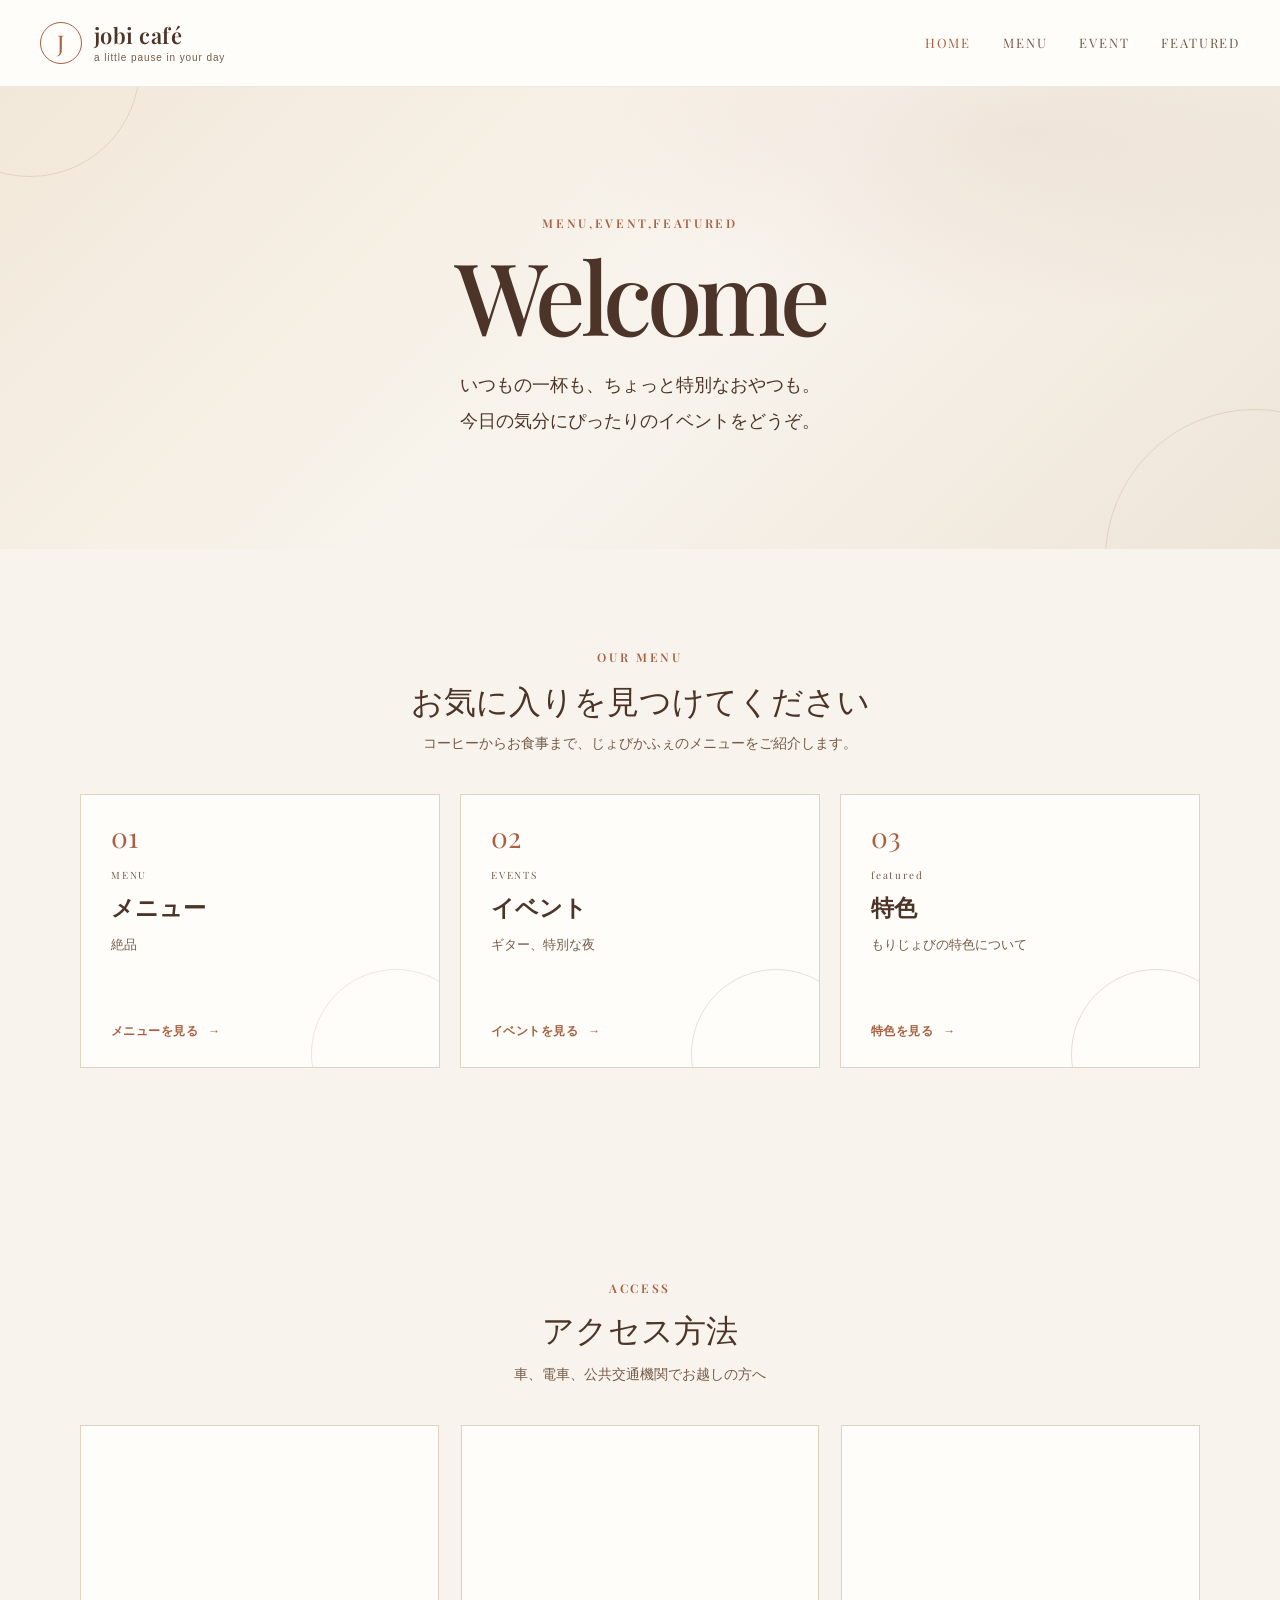
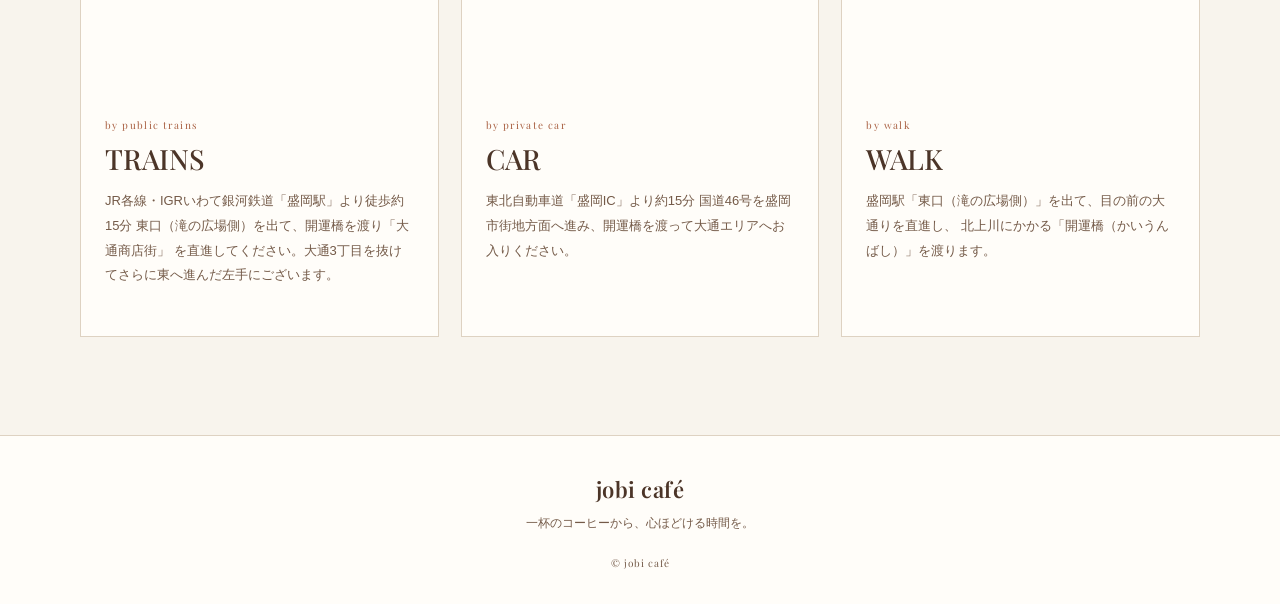
==== commit 5629159a: "stylesheetにあったindex.htmlを削除したこと aria-currentの記述を削除したこと featured.indexをindex.htmlに代えたこと noImageを地図に置き" ====
--- a/index.html
+++ b/index.html
@@ -7,7 +7,6 @@
     <link rel="preconnect" href="https://fonts.googleapis.com">
     <link rel="preconnect" href="https://fonts.gstatic.com" crossorigin>
     <link href="https://fonts.googleapis.com/css2?family=Playfair+Display:ital,wght@0,400..900;1,400..900&display=swap" rel="stylesheet">
-    <link rel="stylesheet" href="index.html">
     <link rel="stylesheet" href="style.css">
     <link rel="stylesheet" href="menu-style.css">
     <link rel="stylesheet" href="event.css">
@@ -24,9 +23,9 @@
             </a>
             <nav class="site-nav" aria-label="メインナビゲーション">
                 <a class="site-nav__link is-current" href="index.html">HOME</a>
-                <a class="site-nav__link" href="menu.html" aria-current="page">MENU</a>
-                <a class="site-nav__link" href="event.html" aria-current="page">EVENT</a>
-                <a class="site-nav__link" href="featured.html" aria-current="page">FEATURED</a>
+                <a class="site-nav__link" href="menu.html" >MENU</a>
+                <a class="site-nav__link" href="event.html" >EVENT</a>
+                <a class="site-nav__link" href="index.html" >FEATURED</a>
             </nav>
         </div>
     </header>
@@ -62,7 +61,7 @@
                     <span class="category-card__description">ギター、特別な夜</span>
                     <span class="category-card__link">イベントを見る <span aria-hidden="true">→</span></span>
                 </a>
-                <a class="category-card category-card--food" href="featured.html">
+                <a class="category-card category-card--food" href="index.html">
                     <span class="category-card__number">03</span>
                     <span class="category-card__eyebrow">featured</span>
                     <span class="category-card__title">特色</span>
@@ -82,13 +81,14 @@
 
     <div class="event-grid">
         <article class="event-card">
-            <img
+            <iframe
                 class="event-card__image"
-                src="noImage.jpg"
-                alt="木のトレーに並んだ3種類のコーヒー"
-                width="1448"
-                height="1086"
-            >
+                src="https://x.gd/7pu0k"
+                style="border:0;"
+                allowfullscreen=""
+                loading="lazy"
+                referrerpolicy="strict-origin-when-cross-origin">
+            </iframe>
 
             <div class="event-card__body">
                 <p class="event-card__category">by public trains</p>
@@ -104,13 +104,14 @@
         </article>
 
         <article class="event-card">
-            <img
+            <iframe
                 class="event-card__image"
-                src="noImage.jpg"
-                alt="クリーム色の器に盛られた栗や果物のスイーツ"
-                width="1448"
-                height="1086"
-            >
+                src="https://x.gd/7pu0k"
+                style="border:0;"
+                allowfullscreen=""
+                loading="lazy"
+                referrerpolicy="strict-origin-when-cross-origin">
+            </iframe>
 
             <div class="event-card__body">
                 <p class="event-card__category">by private car</p>
@@ -124,13 +125,14 @@
         </article>
 
         <article class="event-card">
-            <img
+            <iframe
                 class="event-card__image"
-                src="noImage.jpg"
-                alt="暖かな照明のカフェでコーヒーとギターの生演奏を楽しむ風景"
-                width="1448"
-                height="1086"
-            >
+                src="https://x.gd/7pu0k"
+                style="border:0;"
+                allowfullscreen=""
+                loading="lazy"
+                referrerpolicy="strict-origin-when-cross-origin">
+            </iframe>
 
             <div class="event-card__body">
                 <p class="event-card__category">by walk</p>
